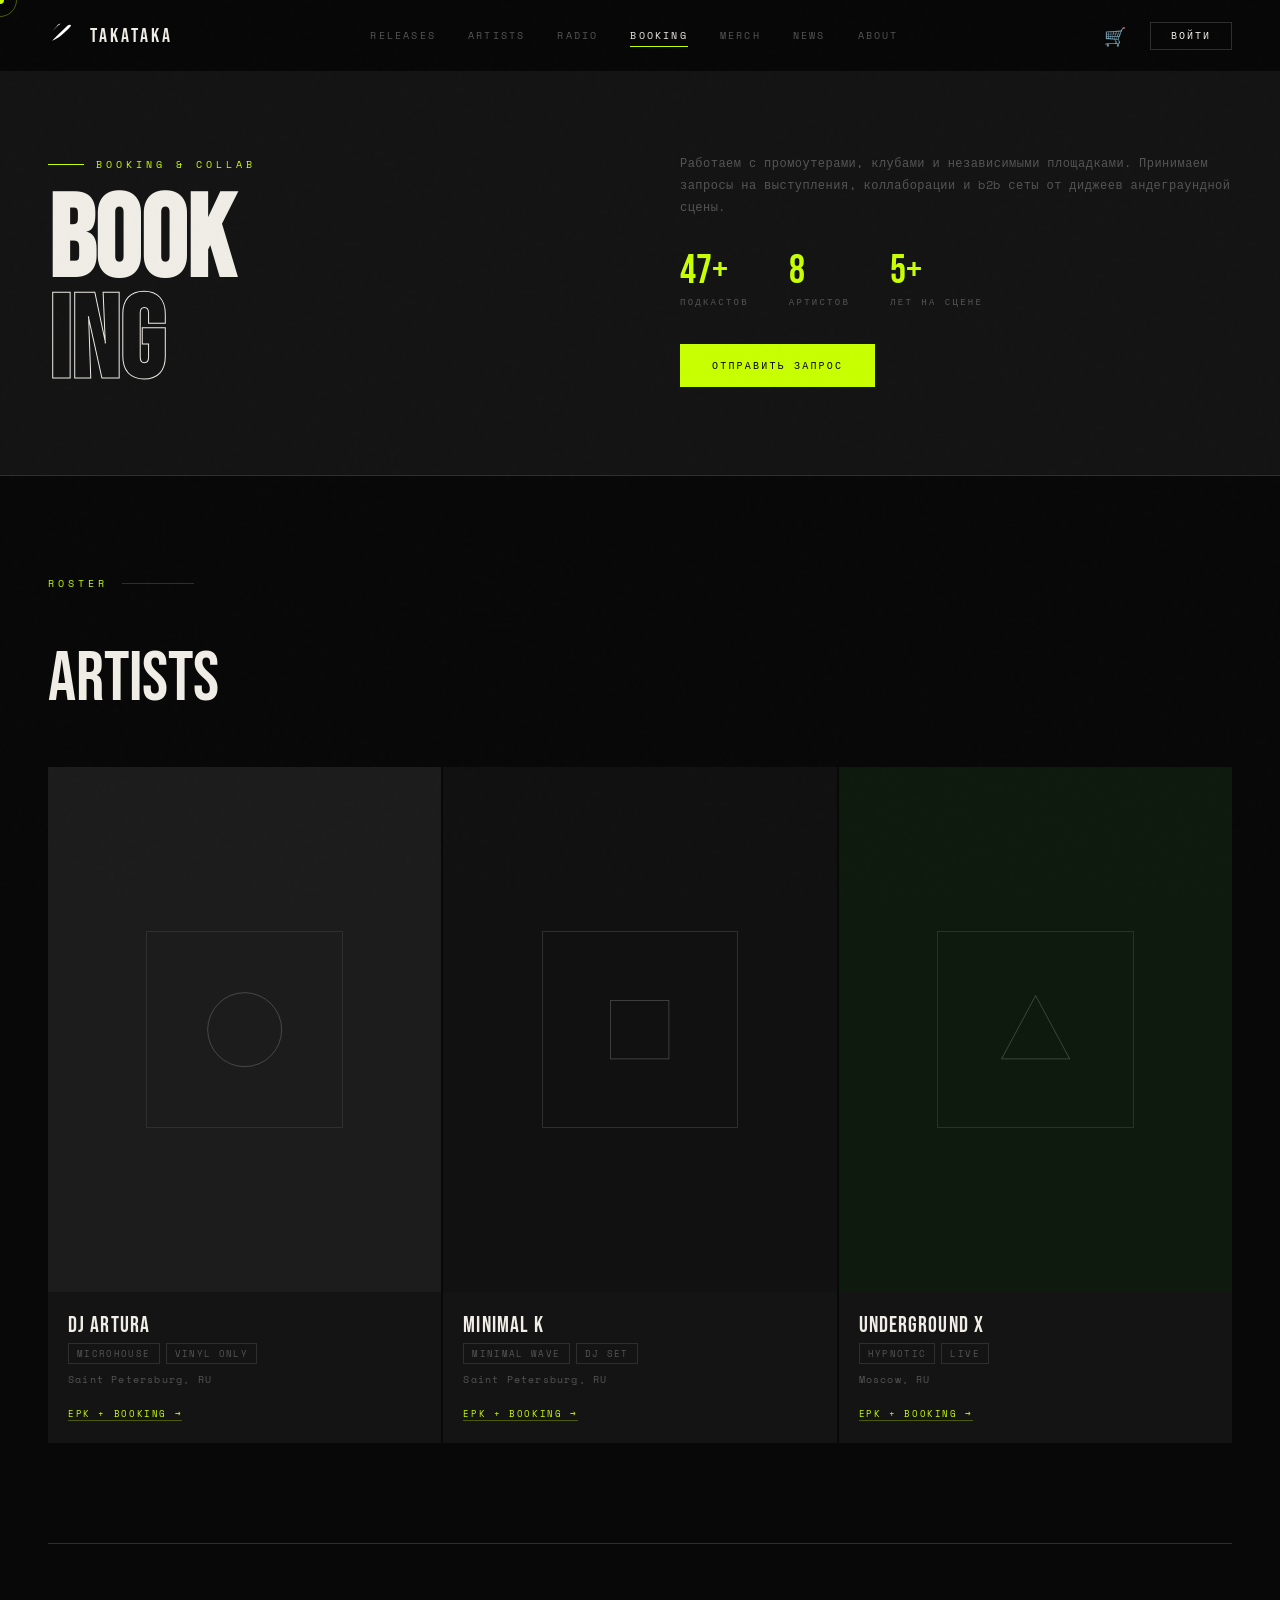
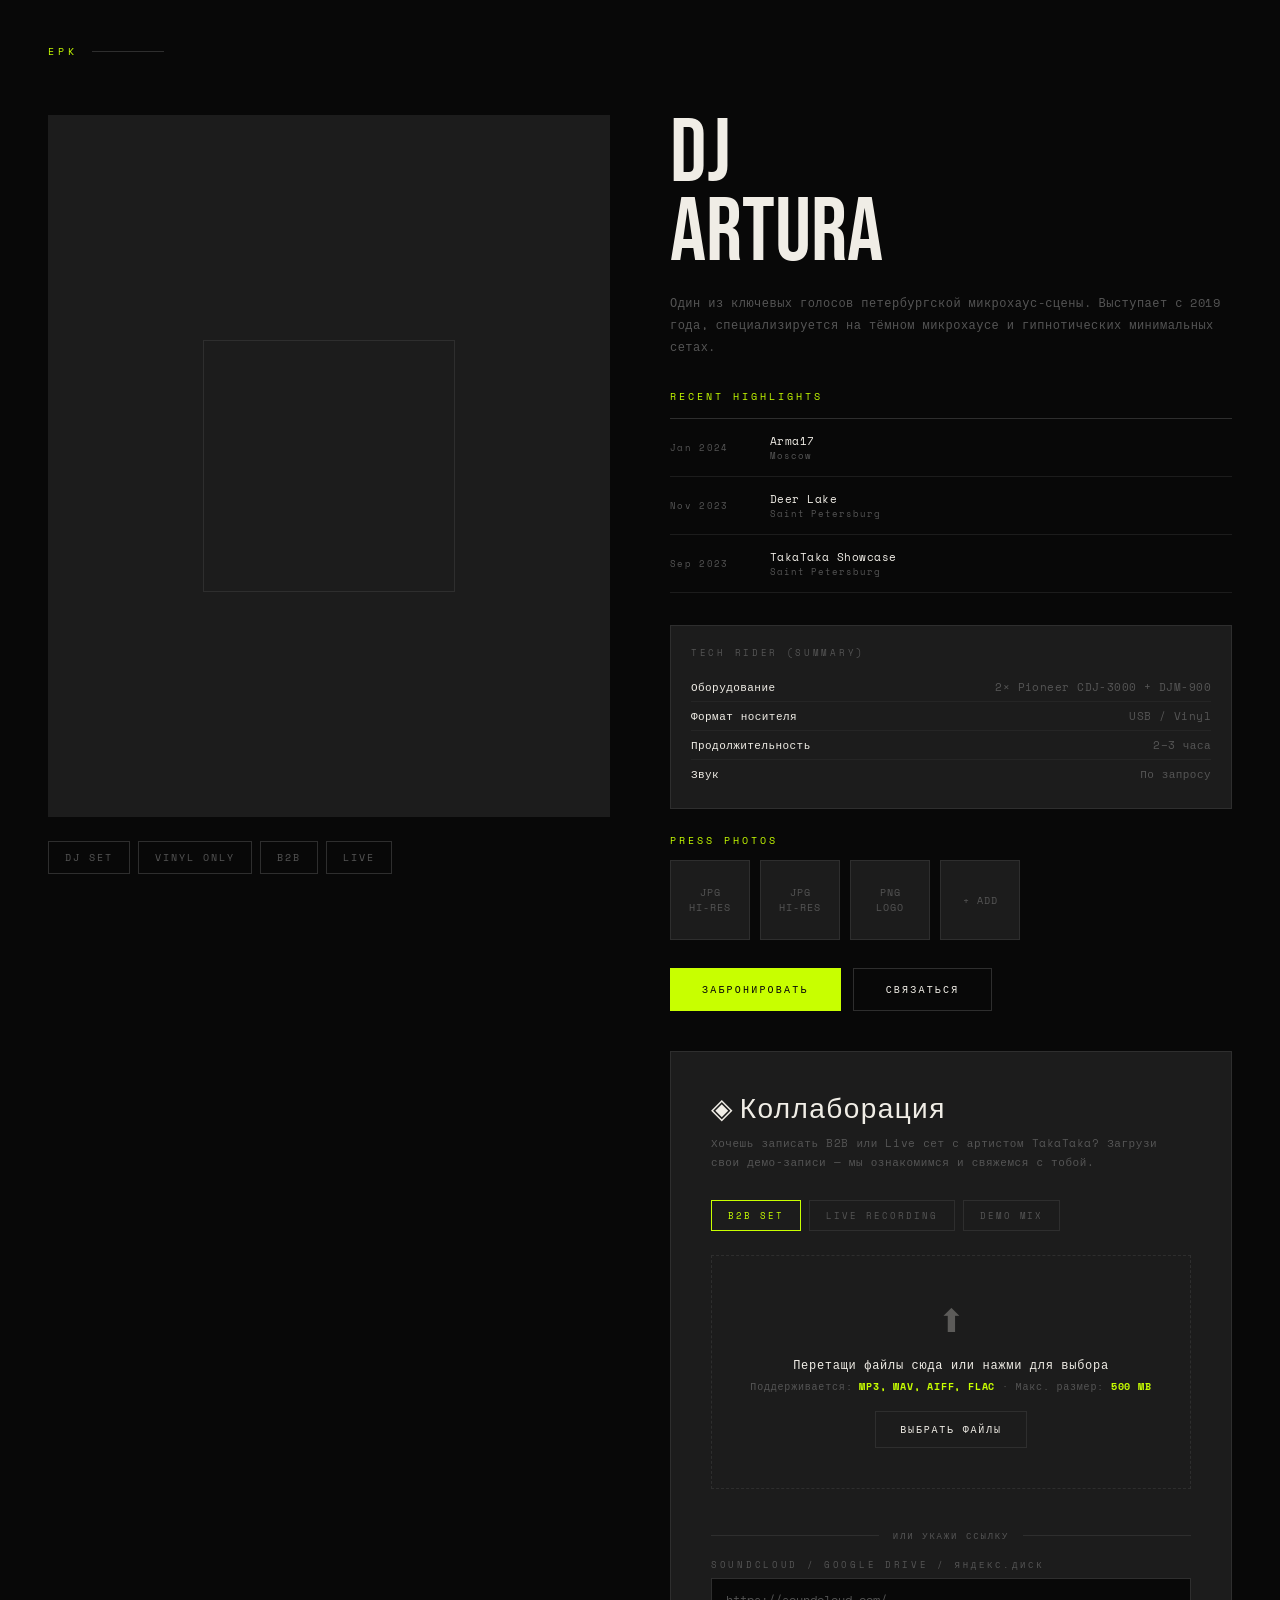
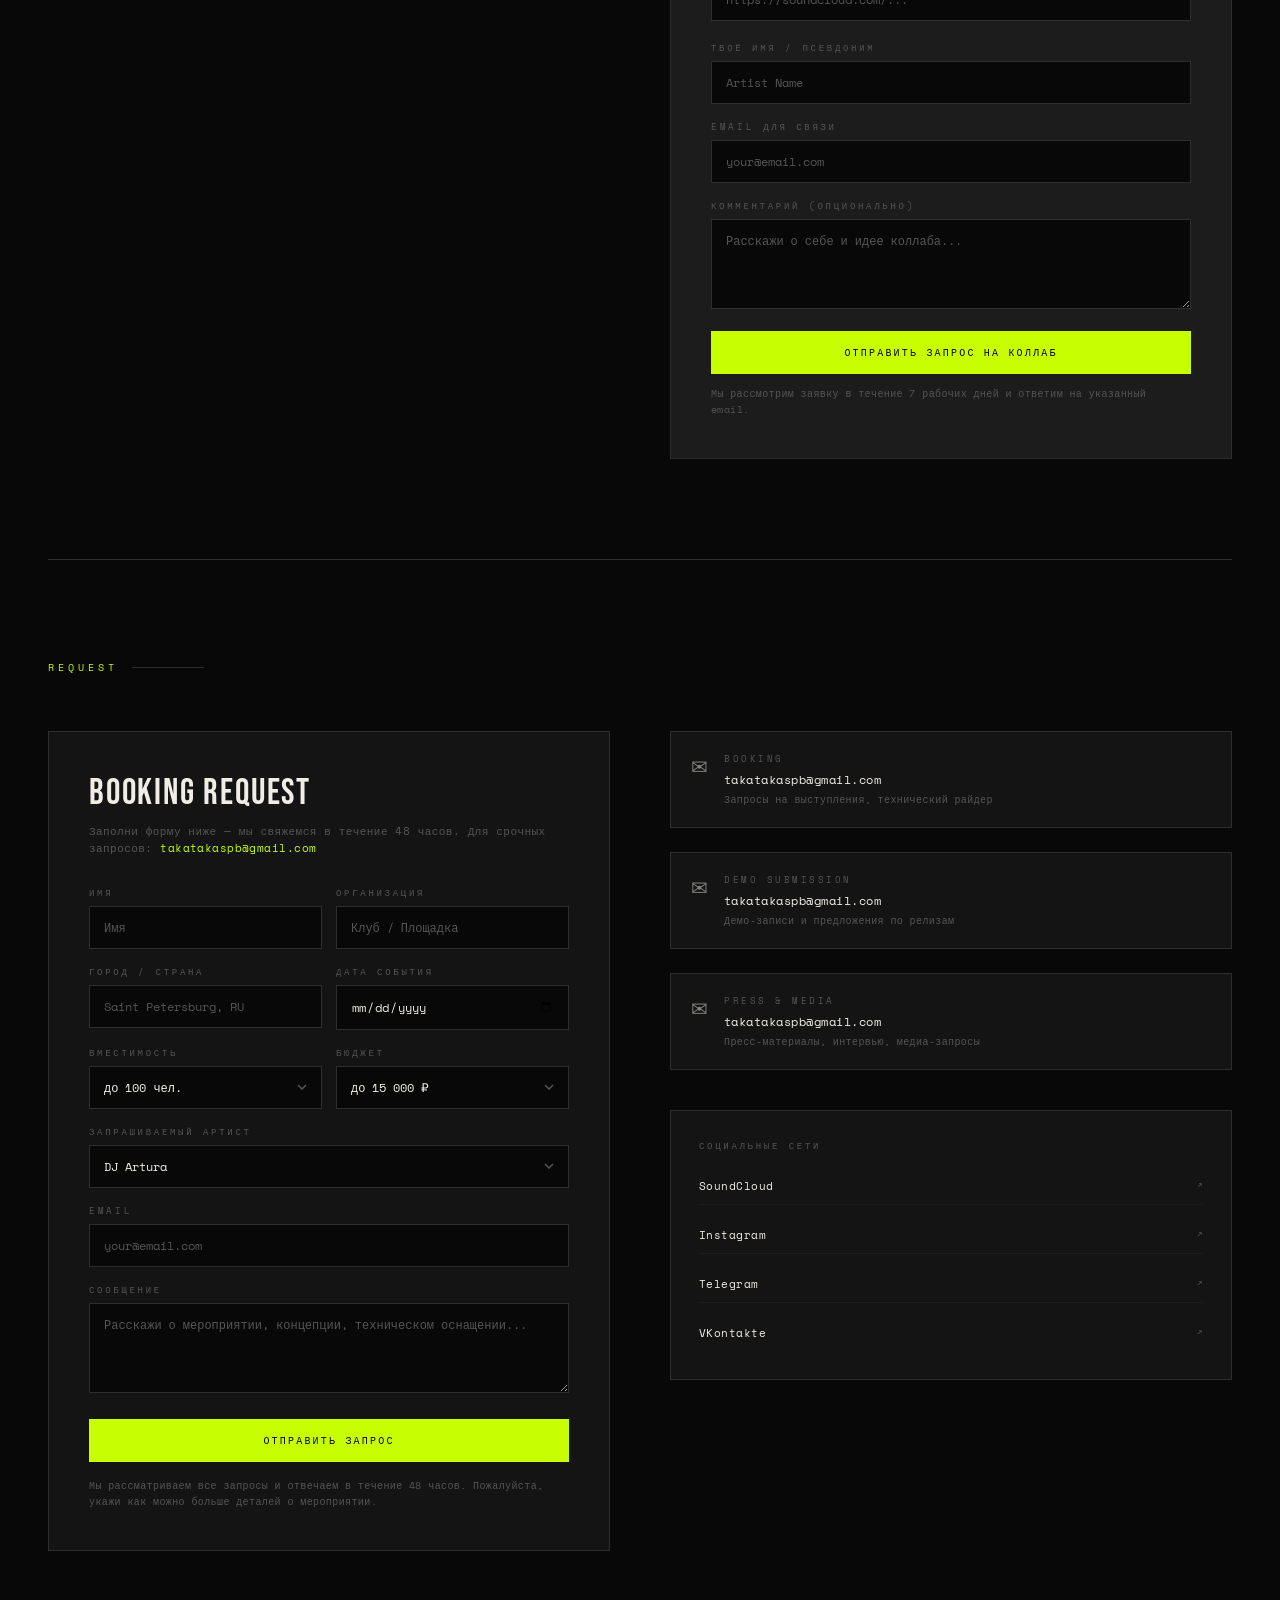
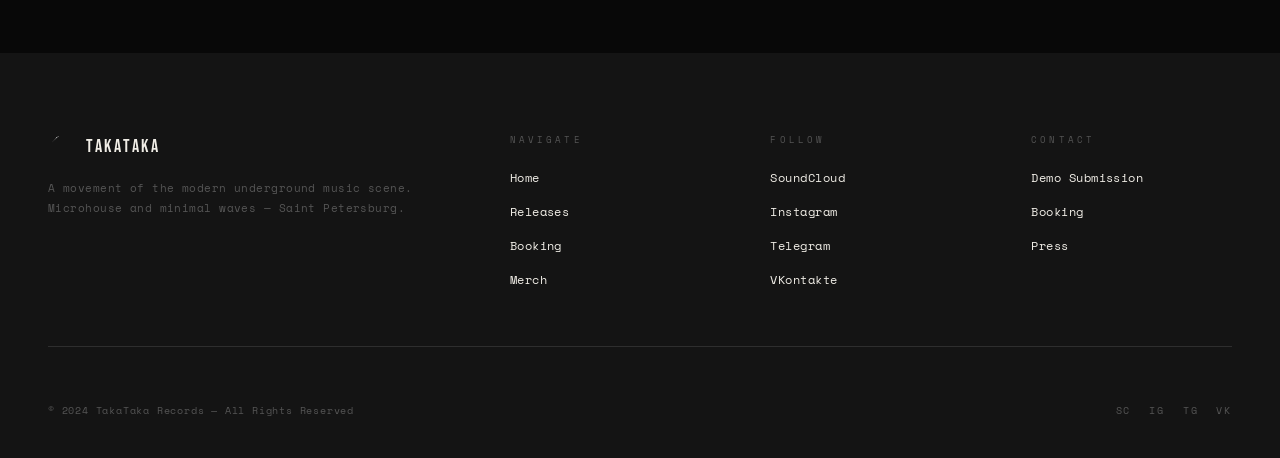
==== booking.html @ 34c5ec87 "Initial upload — TakaTaka web" ====
<!DOCTYPE html>
<html lang="ru">
<head>
<meta charset="UTF-8">
<meta name="viewport" content="width=device-width, initial-scale=1.0">
<title>TAKATAKA — Booking</title>
<link href="https://fonts.googleapis.com/css2?family=Bebas+Neue&family=Space+Mono:ital,wght@0,400;0,700;1,400&display=swap" rel="stylesheet">
<style>
@import url('https://fonts.googleapis.com/css2?family=Bebas+Neue&family=Space+Mono:ital,wght@0,400;0,700;1,400&display=swap');
:root{--black:#080808;--white:#f0ede6;--accent:#c8ff00;--gray:#141414;--gray2:#1c1c1c;--mid:#2e2e2e;--dim:#555;--display:'Bebas Neue',sans-serif;--mono:'Space Mono',monospace;--nav-h:72px}
*,*::before,*::after{margin:0;padding:0;box-sizing:border-box}
html{scroll-behavior:smooth}
body{background:var(--black);color:var(--white);font-family:var(--mono);overflow-x:hidden;cursor:none;-webkit-font-smoothing:antialiased}
a{color:inherit;text-decoration:none;cursor:none}
button{cursor:none;font-family:var(--mono)}
img,svg{display:block;max-width:100%}
ul{list-style:none}
body::before{content:'';position:fixed;inset:0;background-image:url("data:image/svg+xml,%3Csvg viewBox='0 0 200 200' xmlns='http://www.w3.org/2000/svg'%3E%3Cfilter id='n'%3E%3CfeTurbulence type='fractalNoise' baseFrequency='.85' numOctaves='4' stitchTiles='stitch'/%3E%3C/filter%3E%3Crect width='100%25' height='100%25' filter='url(%23n)' opacity='.045'/%3E%3C/svg%3E");pointer-events:none;z-index:900;opacity:.28}
.cursor{position:fixed;width:8px;height:8px;background:var(--accent);border-radius:50%;pointer-events:none;z-index:9999;transform:translate(-50%,-50%);transition:transform .12s}
.cursor-ring{position:fixed;width:34px;height:34px;border:1px solid rgba(200,255,0,.35);border-radius:50%;pointer-events:none;z-index:9998;transform:translate(-50%,-50%);transition:left .1s ease,top .1s ease,transform .2s,border-color .2s}

/* NAV */
.site-nav{position:fixed;top:0;left:0;right:0;z-index:200;height:var(--nav-h);display:flex;align-items:center;justify-content:space-between;padding:0 48px;background:rgba(8,8,8,.9);backdrop-filter:blur(20px);border-bottom:1px solid rgba(255,255,255,.05)}
.nav-logo{display:flex;align-items:center;gap:10px}
.nav-logo svg{width:32px;height:32px}
.nav-logo-text{font-family:var(--display);font-size:20px;letter-spacing:.15em}
.nav-center{display:flex;gap:32px}
.nav-center a{font-size:10px;letter-spacing:.22em;text-transform:uppercase;color:var(--dim);transition:color .25s;padding:4px 0;position:relative}
.nav-center a.active,
.nav-center a:hover{color:var(--white)}
.nav-center a::after{content:'';position:absolute;bottom:0;left:0;width:0;height:1px;background:var(--accent);transition:width .25s}
.nav-center a.active::after,
.nav-center a:hover::after{width:100%}
.nav-right{display:flex;align-items:center;gap:16px}
.nav-icon-btn{background:none;border:none;color:var(--dim);font-size:18px;padding:8px;display:flex;align-items:center;gap:6px;transition:color .25s;position:relative;line-height:1}
.nav-icon-btn:hover{color:var(--accent)}
.nav-cart-count{position:absolute;top:2px;right:2px;width:16px;height:16px;background:var(--accent);color:var(--black);border-radius:50%;font-size:8px;display:none;align-items:center;justify-content:center;font-weight:700}
.nav-btn-login{border:1px solid var(--mid);color:var(--white);padding:8px 20px;font-size:10px;letter-spacing:.2em;text-transform:uppercase;background:none;transition:all .25s}
.nav-btn-login:hover{border-color:var(--accent);color:var(--accent)}
.nav-burger{display:none;background:none;border:none;color:var(--white);flex-direction:column;gap:5px;padding:4px}
.nav-burger span{display:block;width:22px;height:1px;background:currentColor;transition:all .3s}
.nav-burger.active span:nth-child(1){transform:translateY(6px) rotate(45deg)}
.nav-burger.active span:nth-child(2){opacity:0}
.nav-burger.active span:nth-child(3){transform:translateY(-6px) rotate(-45deg)}
.nav-drawer{display:none;position:fixed;top:var(--nav-h);left:0;right:0;bottom:0;background:rgba(8,8,8,.98);z-index:190;flex-direction:column;padding:40px 24px;gap:4px;overflow-y:auto}
.nav-drawer.open{display:flex}
.nav-drawer a{font-family:var(--display);font-size:36px;letter-spacing:.05em;color:var(--dim);padding:10px 0;border-bottom:1px solid rgba(255,255,255,.05);transition:color .2s}
.nav-drawer a:hover{color:var(--accent)}
.nav-drawer-actions{display:flex;gap:12px;margin-top:28px;flex-wrap:wrap}

/* CART */
.cart-overlay{position:fixed;inset:0;background:rgba(8,8,8,.55);z-index:299;opacity:0;pointer-events:none;transition:opacity .3s}
.cart-overlay.open{opacity:1;pointer-events:all}
.cart-drawer{position:fixed;top:0;right:0;bottom:0;width:380px;background:var(--gray);border-left:1px solid var(--mid);z-index:300;transform:translateX(100%);transition:transform .35s cubic-bezier(.4,0,.2,1);display:flex;flex-direction:column}
.cart-drawer.open{transform:translateX(0)}
.cart-header{padding:28px 28px 24px;border-bottom:1px solid var(--mid);display:flex;justify-content:space-between;align-items:center}
.cart-title{font-family:var(--display);font-size:28px;letter-spacing:.05em}
.cart-close-btn{background:none;border:none;color:var(--dim);font-size:22px;line-height:1;transition:color .2s}
.cart-close-btn:hover{color:var(--accent)}
.cart-body{flex:1;overflow-y:auto;padding:20px 28px}
.cart-empty{display:flex;flex-direction:column;align-items:center;justify-content:center;height:100%;gap:14px;color:var(--dim)}
.cart-empty-icon{font-size:44px;opacity:.25}
.cart-empty-text{font-size:10px;letter-spacing:.2em;text-transform:uppercase}
.cart-item{display:flex;gap:14px;padding:14px 0;border-bottom:1px solid var(--gray2);align-items:center}
.cart-item-img{width:56px;height:56px;background:var(--black);flex-shrink:0;display:flex;align-items:center;justify-content:center;font-size:18px;border:1px solid var(--mid)}
.cart-item-info{flex:1;min-width:0}
.cart-item-name{font-size:11px;letter-spacing:.03em;margin-bottom:3px;overflow:hidden;text-overflow:ellipsis;white-space:nowrap}
.cart-item-meta{font-size:9px;color:var(--dim);letter-spacing:.08em}
.cart-item-price{font-size:12px;color:var(--accent);white-space:nowrap;flex-shrink:0}
.cart-item-remove{background:none;border:none;color:var(--dim);font-size:18px;padding:4px;flex-shrink:0;transition:color .2s}
.cart-item-remove:hover{color:var(--white)}
.cart-footer{padding:20px 28px;border-top:1px solid var(--mid)}
.cart-total-row{display:flex;justify-content:space-between;align-items:center;margin-bottom:18px}
.cart-total-label{font-size:9px;letter-spacing:.22em;text-transform:uppercase;color:var(--dim)}
.cart-total-val{font-family:var(--display);font-size:28px;color:var(--accent)}

/* AUTH */
.modal-overlay{position:fixed;inset:0;background:rgba(8,8,8,.92);z-index:500;display:flex;align-items:center;justify-content:center;opacity:0;pointer-events:none;transition:opacity .3s;backdrop-filter:blur(10px)}
.modal-overlay.open{opacity:1;pointer-events:all}
.modal-box{background:var(--gray);border:1px solid var(--mid);width:90%;max-width:460px;padding:48px;position:relative;transform:translateY(20px);transition:transform .3s;max-height:90vh;overflow-y:auto}
.modal-overlay.open .modal-box{transform:translateY(0)}
.modal-close{position:absolute;top:18px;right:18px;background:none;border:none;color:var(--dim);font-size:22px;line-height:1;transition:color .2s}
.modal-close:hover{color:var(--accent)}
.auth-tabs{display:flex;gap:0;margin-bottom:32px;border-bottom:1px solid var(--mid)}
.auth-tab{background:none;border:none;color:var(--dim);font-family:var(--display);font-size:22px;letter-spacing:.06em;padding:8px 0 12px;margin-right:28px;border-bottom:2px solid transparent;margin-bottom:-1px;transition:all .2s}
.auth-tab.active{color:var(--white);border-bottom-color:var(--accent)}
.auth-panel{display:none}
.auth-panel.active{display:block}

/* PAGE */
.page-top{padding-top:var(--nav-h)}
.section-wrap{padding:100px 48px}
.section-wrap--dark{background:var(--gray)}
.section-label{font-size:10px;letter-spacing:.4em;text-transform:uppercase;color:var(--accent);margin-bottom:56px;display:flex;align-items:center;gap:14px}
.section-label::after{content:'';flex:1;max-width:72px;height:1px;background:var(--mid)}
.section-h{font-family:var(--display);font-size:clamp(40px,5.5vw,80px);line-height:.92;margin-bottom:56px}
.divider{height:1px;background:var(--mid);margin:0 48px}

.btn-primary{display:inline-block;background:var(--accent);color:var(--black);padding:14px 32px;font-size:10px;letter-spacing:.22em;text-transform:uppercase;border:none;transition:background .25s,color .25s}
.btn-primary:hover{background:var(--white)}
.btn-ghost{display:inline-block;border:1px solid var(--mid);color:var(--white);padding:13px 32px;font-size:10px;letter-spacing:.22em;text-transform:uppercase;background:none;transition:border-color .25s,color .25s}
.btn-ghost:hover{border-color:var(--accent);color:var(--accent)}

/* BOOKING HERO */
.booking-hero{padding:80px 48px;background:var(--gray);display:grid;grid-template-columns:1fr 1fr;gap:80px;align-items:end;border-bottom:1px solid var(--mid)}
.booking-hero-title{font-family:var(--display);font-size:clamp(60px,9vw,140px);line-height:.88}
.booking-hero-title .outline{color:transparent;-webkit-text-stroke:1px var(--white)}
.booking-hero-right{padding-bottom:8px}
.booking-hero-desc{font-size:12px;line-height:1.85;color:var(--dim);margin-bottom:32px;letter-spacing:.04em}
.booking-stats{display:flex;gap:40px;margin-bottom:36px}
.stat{display:flex;flex-direction:column;gap:4px}
.stat-num{font-family:var(--display);font-size:40px;color:var(--accent);line-height:1}
.stat-label{font-size:9px;letter-spacing:.25em;text-transform:uppercase;color:var(--dim)}

/* ARTIST GRID */
.artist-grid{display:grid;grid-template-columns:repeat(3,1fr);gap:2px}
.artist-card{background:var(--gray);position:relative;overflow:hidden;cursor:none}
.artist-card-img{aspect-ratio:3/4;background:var(--gray2);display:flex;align-items:center;justify-content:center;position:relative;overflow:hidden}
.artist-card-img-inner{width:50%;aspect-ratio:1;border:1px solid var(--mid);display:flex;align-items:center;justify-content:center;transition:transform .5s}
.artist-card:hover .artist-card-img-inner{transform:scale(1.08)}
.artist-card-overlay{position:absolute;inset:0;background:linear-gradient(to top,rgba(8,8,8,.95) 0%,transparent 50%);opacity:0;transition:opacity .3s;display:flex;flex-direction:column;justify-content:flex-end;padding:24px}
.artist-card:hover .artist-card-overlay{opacity:1}
.artist-card-info{padding:20px}
.artist-name{font-family:var(--display);font-size:22px;letter-spacing:.05em;margin-bottom:4px}
.artist-tags{display:flex;gap:6px;flex-wrap:wrap;margin-bottom:8px}
.artist-tag{font-size:9px;letter-spacing:.15em;border:1px solid var(--mid);padding:3px 8px;color:var(--dim);text-transform:uppercase}
.artist-location{font-size:10px;color:var(--dim);letter-spacing:.12em}
.artist-cta{margin-top:12px}
.artist-cta a{font-size:9px;letter-spacing:.18em;text-transform:uppercase;color:var(--accent);border-bottom:1px solid rgba(200,255,0,.3);transition:border-color .2s}
.artist-cta a:hover{border-color:var(--accent)}

/* EPK SECTION */
.epk{display:grid;grid-template-columns:1fr 1fr;gap:60px;align-items:start}
.epk-left{}
.epk-hero-img{aspect-ratio:4/5;background:var(--gray2);margin-bottom:24px;position:relative;overflow:hidden;display:flex;align-items:center;justify-content:center}
.epk-hero-gfx{width:45%;aspect-ratio:1;border:1px solid var(--mid)}
.epk-set-types{display:flex;gap:8px;flex-wrap:wrap}
.epk-set-type{border:1px solid var(--mid);padding:8px 16px;font-size:10px;letter-spacing:.2em;text-transform:uppercase;color:var(--dim);transition:all .25s}
.epk-set-type:hover{border-color:var(--accent);color:var(--accent)}
.epk-right{}
.epk-name{font-family:var(--display);font-size:clamp(48px,7vw,100px);line-height:.88;margin-bottom:20px}
.epk-position{font-size:12px;line-height:1.8;color:var(--dim);letter-spacing:.04em;margin-bottom:32px}
.epk-highlights{border-top:1px solid var(--mid);margin-bottom:32px}
.epk-highlight{display:flex;gap:20px;padding:14px 0;border-bottom:1px solid var(--gray2);align-items:center}
.epk-highlight-date{font-size:9px;color:var(--dim);letter-spacing:.15em;width:80px;flex-shrink:0}
.epk-highlight-venue{font-size:11px;letter-spacing:.04em}
.epk-highlight-city{font-size:9px;color:var(--dim);letter-spacing:.1em}
.epk-tech{background:var(--gray2);padding:20px;margin-bottom:24px;border:1px solid var(--mid)}
.epk-tech-title{font-size:9px;letter-spacing:.3em;text-transform:uppercase;color:var(--dim);margin-bottom:14px}
.epk-tech-item{font-size:11px;letter-spacing:.04em;padding:6px 0;border-bottom:1px solid rgba(46,46,46,.5);display:flex;justify-content:space-between}
.epk-tech-item:last-child{border-bottom:none}
.epk-tech-val{color:var(--dim)}
.epk-press{display:flex;gap:10px;flex-wrap:wrap;margin-bottom:28px}
.press-photo{width:80px;height:80px;background:var(--gray2);border:1px solid var(--mid);display:flex;align-items:center;justify-content:center;font-size:10px;color:var(--dim);letter-spacing:.1em;text-transform:uppercase;cursor:none;transition:border-color .25s;text-align:center}
.press-photo:hover{border-color:var(--accent)}
.epk-actions{display:flex;gap:12px;flex-wrap:wrap}

/* ── COLLAB / UPLOAD SECTION ── */
.collab-section{background:var(--gray2);border:1px solid var(--mid);padding:40px;margin-top:40px}
.collab-title{font-family:var(--display);font-size:28px;letter-spacing:.05em;margin-bottom:8px}
.collab-sub{font-size:11px;color:var(--dim);letter-spacing:.05em;line-height:1.7;margin-bottom:28px}

/* Format tabs */
.format-tabs{display:flex;gap:8px;margin-bottom:24px;flex-wrap:wrap}
.fmt-tab{background:none;border:1px solid var(--mid);color:var(--dim);font-size:9px;letter-spacing:.22em;text-transform:uppercase;padding:8px 16px;transition:all .2s}
.fmt-tab.active{border-color:var(--accent);color:var(--accent)}

/* Upload zone */
.upload-zone{border:1px dashed var(--mid);padding:40px 20px;text-align:center;transition:all .3s;position:relative;margin-bottom:20px}
.upload-zone.drag-over{border-color:var(--accent);background:rgba(200,255,0,.03)}
.upload-zone input[type="file"]{position:absolute;inset:0;opacity:0;cursor:none;width:100%;height:100%}
.upload-icon{font-size:32px;opacity:.3;margin-bottom:12px}
.upload-title{font-size:12px;letter-spacing:.06em;margin-bottom:6px}
.upload-hint{font-size:10px;color:var(--dim);letter-spacing:.08em;line-height:1.6}
.upload-hint strong{color:var(--accent)}
.upload-btn-label{display:inline-block;background:none;border:1px solid var(--mid);color:var(--white);padding:10px 24px;font-size:10px;letter-spacing:.18em;text-transform:uppercase;margin-top:16px;transition:all .25s;cursor:none}
.upload-zone:hover .upload-btn-label{border-color:var(--accent);color:var(--accent)}

/* File list */
.file-list{display:flex;flex-direction:column;gap:8px;margin-bottom:20px}
.file-item{display:flex;align-items:center;gap:12px;padding:12px 16px;background:var(--black);border:1px solid var(--mid)}
.file-icon{font-size:16px;width:24px;text-align:center;flex-shrink:0}
.file-info{flex:1;min-width:0}
.file-name{font-size:11px;letter-spacing:.03em;overflow:hidden;text-overflow:ellipsis;white-space:nowrap;margin-bottom:2px}
.file-size{font-size:9px;color:var(--dim);letter-spacing:.1em}
.file-progress{height:2px;background:var(--mid);margin-top:6px;position:relative;overflow:hidden}
.file-progress-bar{position:absolute;top:0;left:0;height:100%;background:var(--accent);transition:width .3s}
.file-status{font-size:9px;letter-spacing:.12em;flex-shrink:0;color:var(--dim);text-transform:uppercase}
.file-status.done{color:var(--accent)}
.file-remove{background:none;border:none;color:var(--dim);font-size:16px;flex-shrink:0;transition:color .2s}
.file-remove:hover{color:var(--white)}

/* Link input */
.link-upload{margin-bottom:20px}

/* BOOKING FORM */
.booking-form-section{display:grid;grid-template-columns:1fr 1fr;gap:60px;align-items:start}
.booking-form-left{padding:40px;background:var(--gray);border:1px solid var(--mid)}
.booking-form-title{font-family:var(--display);font-size:36px;letter-spacing:.05em;margin-bottom:8px}
.booking-form-sub{font-size:11px;color:var(--dim);letter-spacing:.04em;line-height:1.6;margin-bottom:28px}
.form-field{margin-bottom:16px}
.form-label{font-size:9px;letter-spacing:.3em;text-transform:uppercase;color:var(--dim);display:block;margin-bottom:7px}
.form-input{width:100%;background:var(--black);border:1px solid var(--mid);color:var(--white);font-family:var(--mono);font-size:12px;padding:12px 14px;outline:none;transition:border-color .25s}
.form-input:focus{border-color:var(--accent)}
.form-input::placeholder{color:var(--dim)}
.form-row{display:grid;grid-template-columns:1fr 1fr;gap:14px}
textarea.form-input{resize:vertical;min-height:90px}
select.form-input{appearance:none;background-image:url("data:image/svg+xml,%3Csvg width='10' height='6' viewBox='0 0 10 6' xmlns='http://www.w3.org/2000/svg'%3E%3Cpath d='M1 1l4 4 4-4' stroke='%23555' stroke-width='1.5' fill='none'/%3E%3C/svg%3E");background-repeat:no-repeat;background-position:right 14px center}
.form-note{font-size:10px;color:var(--dim);letter-spacing:.04em;line-height:1.6;margin-top:16px}

.booking-form-right{}
.booking-contacts{display:flex;flex-direction:column;gap:24px;margin-bottom:40px}
.contact-item{display:flex;gap:16px;padding:20px;background:var(--gray);border:1px solid var(--mid);transition:border-color .25s}
.contact-item:hover{border-color:rgba(200,255,0,.3)}
.contact-icon{font-size:20px;flex-shrink:0;opacity:.5}
.contact-label{font-size:9px;letter-spacing:.28em;text-transform:uppercase;color:var(--dim);margin-bottom:6px}
.contact-value{font-size:12px;letter-spacing:.04em}
.contact-desc{font-size:10px;color:var(--dim);letter-spacing:.04em;margin-top:4px;line-height:1.5}

/* FOOTER */
.site-footer{background:var(--gray);padding:80px 48px 40px;margin-top:2px}
.footer-top{display:grid;grid-template-columns:2fr 1fr 1fr 1fr;gap:60px;margin-bottom:56px;padding-bottom:56px;border-bottom:1px solid var(--mid)}
.footer-brand{display:flex;flex-direction:column;gap:18px}
.footer-logo{display:flex;align-items:center;gap:10px}
.footer-logo svg{width:28px;height:28px}
.footer-logo-text{font-family:var(--display);font-size:18px;letter-spacing:.15em}
.footer-tagline{font-size:11px;line-height:1.8;color:var(--dim);letter-spacing:.04em}
.footer-col-title{font-size:9px;letter-spacing:.35em;text-transform:uppercase;color:var(--dim);margin-bottom:18px}
.footer-links{display:flex;flex-direction:column;gap:10px}
.footer-links a{font-size:12px;letter-spacing:.04em;color:var(--white);transition:color .2s}
.footer-links a:hover{color:var(--accent)}
.footer-bottom{display:flex;justify-content:space-between;align-items:center}
.footer-copy{font-size:10px;color:var(--dim);letter-spacing:.08em}
.footer-socials{display:flex;gap:18px}
.footer-socials a{font-size:10px;letter-spacing:.18em;text-transform:uppercase;color:var(--dim);transition:color .2s}
.footer-socials a:hover{color:var(--accent)}

/* REVEAL */
.reveal{opacity:0;transform:translateY(22px);transition:opacity .65s ease,transform .65s ease}
.reveal.visible{opacity:1;transform:translateY(0)}

/* RESPONSIVE */
@media(max-width:1100px){
  .artist-grid{grid-template-columns:repeat(2,1fr)}
  .footer-top{grid-template-columns:1fr 1fr;gap:40px}
}
@media(max-width:900px){
  .booking-hero{grid-template-columns:1fr;gap:32px;padding:60px 32px}
  .epk{grid-template-columns:1fr;gap:40px}
  .booking-form-section{grid-template-columns:1fr;gap:40px}
  .artist-grid{grid-template-columns:repeat(2,1fr)}
}
@media(max-width:768px){
  :root{--nav-h:60px}
  .site-nav{padding:0 20px}
  .nav-center,.nav-btn-login{display:none}
  .nav-burger{display:flex}
  .section-wrap{padding:64px 20px}
  .divider{margin:0 20px}
  .booking-hero{padding:48px 20px}
  .booking-stats{flex-wrap:wrap;gap:24px}
  .footer-top{grid-template-columns:1fr;gap:28px}
  .footer-bottom{flex-direction:column;gap:14px;text-align:center}
  .site-footer{padding:48px 20px 32px}
  .cart-drawer{width:100%}
  .collab-section{padding:24px}
}
@media(max-width:480px){
  .section-wrap{padding:48px 16px}
  .artist-grid{grid-template-columns:1fr}
  .form-row{grid-template-columns:1fr}
  .epk-actions{flex-direction:column}
  .modal-box{padding:28px 18px}
}
</style>
</head>
<body>
<div class="cursor" id="cursor"></div>
<div class="cursor-ring" id="cursor-ring"></div>

<!-- CART OVERLAY -->
<div class="cart-overlay" id="cart-overlay"></div>
<div class="cart-drawer" id="cart-drawer">
  <div class="cart-header"><div class="cart-title">КОРЗИНА</div><button class="cart-close-btn" id="cart-close">×</button></div>
  <div class="cart-body" id="cart-body"><div class="cart-empty"><div class="cart-empty-icon">◈</div><div class="cart-empty-text">Корзина пуста</div></div></div>
  <div class="cart-footer">
    <div class="cart-total-row"><div class="cart-total-label">Итого</div><div class="cart-total-val" id="cart-total">0 ₽</div></div>
    <a href="cart.html" class="btn-primary" style="display:block;text-align:center;width:100%">Оформить заказ</a>
  </div>
</div>

<!-- AUTH MODAL -->
<div class="modal-overlay" id="auth-modal">
  <div class="modal-box">
    <button class="modal-close" id="auth-close">×</button>
    <div class="auth-tabs">
      <button class="auth-tab active" data-tab="login" onclick="switchTab('login')">Вход</button>
      <button class="auth-tab" data-tab="reg" onclick="switchTab('reg')">Регистрация</button>
    </div>
    <div class="auth-panel active" data-panel="login">
      <div class="form-field"><label class="form-label">Email</label><input type="email" class="form-input" placeholder="your@email.com"></div>
      <div class="form-field"><label class="form-label">Пароль</label><input type="password" class="form-input" placeholder="••••••••"></div>
      <button class="btn-primary" style="width:100%;margin-top:8px">Войти</button>
    </div>
    <div class="auth-panel" data-panel="reg">
      <div class="form-row">
        <div class="form-field"><label class="form-label">Имя</label><input type="text" class="form-input" placeholder="Имя"></div>
        <div class="form-field"><label class="form-label">Фамилия</label><input type="text" class="form-input" placeholder="Фамилия"></div>
      </div>
      <div class="form-field"><label class="form-label">Email</label><input type="email" class="form-input" placeholder="your@email.com"></div>
      <div class="form-field"><label class="form-label">Пароль</label><input type="password" class="form-input" placeholder="Минимум 8 символов"></div>
      <button class="btn-primary" style="width:100%;margin-top:8px">Создать аккаунт</button>
    </div>
  </div>
</div>

<!-- NAV -->
<nav class="site-nav">
  <a href="index.html" class="nav-logo">
    <svg viewBox="0 0 1000 1000" fill="none"><path d="M128.507 350.375C192.024 289.144 260.347 223.144 333.368 152.549C342.137 150.34 350.975 148.551 359.813 147.184C371.528 135.821 383.312 124.354 395.167 112.816C363.18 121.864 331.054 135.225 299.207 153.356C292.859 159.493 286.616 165.56 280.443 171.522C288.896 167.524 297.454 163.982 306.082 160.861Z M126.298 644.957C328.423 578.22 484.954 426.405 642.045 274.029C706.93 211.01 730.008 171.557 709.175 158.546C667.719 135.471 625.491 160.826 564.815 219.777C417.158 363 270.939 504.785 126.298 644.992V644.957Z" fill="white"/></svg>
    <span class="nav-logo-text">TAKATAKA</span>
  </a>
  <nav class="nav-center">
    <a href="index.html">Releases</a>
    <a href="index.html">Artists</a>
    <a href="index.html">Radio</a>
    <a href="booking.html" class="active">Booking</a>
    <a href="index.html">Merch</a>
    <a href="index.html">News</a>
    <a href="index.html">About</a>
  </nav>
  <div class="nav-right">
    <button class="nav-icon-btn" id="open-cart" title="Корзина">
      <span>🛒</span><span class="nav-cart-count" id="cart-count">0</span>
    </button>
    <button class="nav-icon-btn nav-btn-login" id="open-login">Войти</button>
    <button class="nav-burger" id="nav-burger"><span></span><span></span><span></span></button>
  </div>
</nav>

<div class="nav-drawer" id="nav-drawer">
  <a href="index.html">Releases</a><a href="index.html">Artists</a><a href="index.html">Radio</a><a href="booking.html">Booking</a><a href="index.html">Merch</a><a href="index.html">News</a>
  <div class="nav-drawer-actions">
    <button class="btn-ghost" onclick="openLogin()">Войти</button>
    <button class="btn-primary" onclick="openCart()">Корзина</button>
  </div>
</div>

<div class="page-top">

<!-- BOOKING HERO -->
<div class="booking-hero">
  <div class="reveal">
    <div style="font-size:10px;letter-spacing:.4em;text-transform:uppercase;color:var(--accent);margin-bottom:20px;display:flex;align-items:center;gap:12px">
      <span style="display:block;width:36px;height:1px;background:var(--accent)"></span>Booking & Collab
    </div>
    <h1 class="booking-hero-title">BOOK<br><span class="outline">ING</span></h1>
  </div>
  <div class="booking-hero-right reveal" style="transition-delay:.15s">
    <p class="booking-hero-desc">Работаем с промоутерами, клубами и независимыми площадками. Принимаем запросы на выступления, коллаборации и b2b сеты от диджеев андеграундной сцены.</p>
    <div class="booking-stats">
      <div class="stat"><span class="stat-num">47+</span><span class="stat-label">Подкастов</span></div>
      <div class="stat"><span class="stat-num">8</span><span class="stat-label">Артистов</span></div>
      <div class="stat"><span class="stat-num">5+</span><span class="stat-label">Лет на сцене</span></div>
    </div>
    <a href="#booking-form" class="btn-primary">Отправить запрос</a>
  </div>
</div>

<!-- ARTISTS ROSTER -->
<section class="section-wrap">
  <div class="section-label">Roster</div>
  <div class="section-h">Artists</div>
  <div class="artist-grid">
    <div class="artist-card reveal">
      <div class="artist-card-img">
        <div class="artist-card-img-inner">
          <svg width="50%" viewBox="0 0 100 100" fill="none"><circle cx="50" cy="50" r="38" stroke="white" stroke-width="1" opacity=".2"/></svg>
        </div>
        <div class="artist-card-overlay">
          <a href="#epk" class="btn-ghost" style="padding:10px 20px;font-size:9px">Просмотр EPK</a>
        </div>
      </div>
      <div class="artist-card-info">
        <div class="artist-name">DJ Artura</div>
        <div class="artist-tags"><span class="artist-tag">Microhouse</span><span class="artist-tag">Vinyl Only</span></div>
        <div class="artist-location">Saint Petersburg, RU</div>
        <div class="artist-cta"><a href="#epk">EPK + Booking →</a></div>
      </div>
    </div>
    <div class="artist-card reveal" style="transition-delay:.1s">
      <div class="artist-card-img" style="background:#111">
        <div class="artist-card-img-inner">
          <svg width="50%" viewBox="0 0 100 100" fill="none"><rect x="20" y="20" width="60" height="60" stroke="white" stroke-width="1" opacity=".2"/></svg>
        </div>
        <div class="artist-card-overlay">
          <a href="#epk" class="btn-ghost" style="padding:10px 20px;font-size:9px">Просмотр EPK</a>
        </div>
      </div>
      <div class="artist-card-info">
        <div class="artist-name">Minimal K</div>
        <div class="artist-tags"><span class="artist-tag">Minimal Wave</span><span class="artist-tag">DJ Set</span></div>
        <div class="artist-location">Saint Petersburg, RU</div>
        <div class="artist-cta"><a href="#epk">EPK + Booking →</a></div>
      </div>
    </div>
    <div class="artist-card reveal" style="transition-delay:.2s">
      <div class="artist-card-img" style="background:#0d1a0d">
        <div class="artist-card-img-inner">
          <svg width="50%" viewBox="0 0 100 100" fill="none"><polygon points="50,15 85,80 15,80" stroke="white" stroke-width="1" fill="none" opacity=".2"/></svg>
        </div>
        <div class="artist-card-overlay">
          <a href="#epk" class="btn-ghost" style="padding:10px 20px;font-size:9px">Просмотр EPK</a>
        </div>
      </div>
      <div class="artist-card-info">
        <div class="artist-name">Underground X</div>
        <div class="artist-tags"><span class="artist-tag">Hypnotic</span><span class="artist-tag">Live</span></div>
        <div class="artist-location">Moscow, RU</div>
        <div class="artist-cta"><a href="#epk">EPK + Booking →</a></div>
      </div>
    </div>
  </div>
</section>

<div class="divider"></div>

<!-- EPK -->
<section class="section-wrap" id="epk">
  <div class="section-label">EPK</div>
  <div class="epk">
    <div class="epk-left reveal">
      <div class="epk-hero-img"><div class="epk-hero-gfx"></div></div>
      <div class="epk-set-types">
        <div class="epk-set-type">DJ Set</div>
        <div class="epk-set-type">Vinyl Only</div>
        <div class="epk-set-type">B2B</div>
        <div class="epk-set-type">Live</div>
      </div>
    </div>
    <div class="epk-right reveal" style="transition-delay:.15s">
      <div class="epk-name">DJ<br>ARTURA</div>
      <p class="epk-position">Один из ключевых голосов петербургской микрохаус-сцены. Выступает с 2019 года, специализируется на тёмном микрохаусе и гипнотических минимальных сетах.</p>
      <div style="font-size:10px;letter-spacing:.3em;text-transform:uppercase;color:var(--accent);margin-bottom:14px">Recent Highlights</div>
      <div class="epk-highlights">
        <div class="epk-highlight"><div class="epk-highlight-date">Jan 2024</div><div><div class="epk-highlight-venue">Arma17</div><div class="epk-highlight-city">Moscow</div></div></div>
        <div class="epk-highlight"><div class="epk-highlight-date">Nov 2023</div><div><div class="epk-highlight-venue">Deer Lake</div><div class="epk-highlight-city">Saint Petersburg</div></div></div>
        <div class="epk-highlight"><div class="epk-highlight-date">Sep 2023</div><div><div class="epk-highlight-venue">TakaTaka Showcase</div><div class="epk-highlight-city">Saint Petersburg</div></div></div>
      </div>
      <div class="epk-tech">
        <div class="epk-tech-title">Tech Rider (Summary)</div>
        <div class="epk-tech-item"><span>Оборудование</span><span class="epk-tech-val">2× Pioneer CDJ-3000 + DJM-900</span></div>
        <div class="epk-tech-item"><span>Формат носителя</span><span class="epk-tech-val">USB / Vinyl</span></div>
        <div class="epk-tech-item"><span>Продолжительность</span><span class="epk-tech-val">2–3 часа</span></div>
        <div class="epk-tech-item"><span>Звук</span><span class="epk-tech-val">По запросу</span></div>
      </div>
      <div style="font-size:10px;letter-spacing:.3em;text-transform:uppercase;color:var(--accent);margin-bottom:12px">Press Photos</div>
      <div class="epk-press">
        <div class="press-photo">JPG<br>Hi-res</div>
        <div class="press-photo">JPG<br>Hi-res</div>
        <div class="press-photo">PNG<br>Logo</div>
        <div class="press-photo">+ Add</div>
      </div>
      <div class="epk-actions">
        <a href="#booking-form" class="btn-primary">Забронировать</a>
        <a href="mailto:takatakaspb@gmail.com" class="btn-ghost">Связаться</a>
      </div>

      <!-- ── COLLAB / UPLOAD ── -->
      <div class="collab-section">
        <div class="collab-title">◈ Коллаборация</div>
        <p class="collab-sub">Хочешь записать B2B или Live сет с артистом TakaTaka? Загрузи свои демо-записи — мы ознакомимся и свяжемся с тобой.</p>

        <!-- Format selector -->
        <div class="format-tabs">
          <button class="fmt-tab active" onclick="setFormat(this,'b2b')">B2B Set</button>
          <button class="fmt-tab" onclick="setFormat(this,'live')">Live Recording</button>
          <button class="fmt-tab" onclick="setFormat(this,'demo')">Demo Mix</button>
        </div>

        <!-- Drag & Drop Upload Zone -->
        <div class="upload-zone" id="upload-zone">
          <input type="file" id="file-input" multiple accept=".mp3,.wav,.aiff,.flac,.m4a,.zip">
          <div class="upload-icon">⬆</div>
          <div class="upload-title">Перетащи файлы сюда или нажми для выбора</div>
          <div class="upload-hint">Поддерживается: <strong>MP3, WAV, AIFF, FLAC</strong> · Макс. размер: <strong>500 MB</strong></div>
          <div class="upload-btn-label">Выбрать файлы</div>
        </div>

        <!-- File list -->
        <div class="file-list" id="file-list"></div>

        <!-- OR link -->
        <div style="display:flex;align-items:center;gap:14px;margin-bottom:16px">
          <span style="flex:1;height:1px;background:var(--mid)"></span>
          <span style="font-size:9px;letter-spacing:.2em;color:var(--dim);text-transform:uppercase">Или укажи ссылку</span>
          <span style="flex:1;height:1px;background:var(--mid)"></span>
        </div>
        <div class="link-upload">
          <div class="form-field">
            <label class="form-label">SoundCloud / Google Drive / Яндекс.Диск</label>
            <input type="url" class="form-input" placeholder="https://soundcloud.com/...">
          </div>
        </div>

        <!-- Collab form -->
        <div class="form-field"><label class="form-label">Твоё имя / псевдоним</label><input type="text" class="form-input" placeholder="Artist Name"></div>
        <div class="form-field"><label class="form-label">Email для связи</label><input type="email" class="form-input" placeholder="your@email.com"></div>
        <div class="form-field"><label class="form-label">Комментарий (опционально)</label><textarea class="form-input" placeholder="Расскажи о себе и идее коллаба..."></textarea></div>
        <button class="btn-primary" style="width:100%">Отправить запрос на коллаб</button>
        <div style="font-size:10px;color:var(--dim);letter-spacing:.04em;line-height:1.6;margin-top:12px">Мы рассмотрим заявку в течение 7 рабочих дней и ответим на указанный email.</div>
      </div>
    </div>
  </div>
</section>

<div class="divider"></div>

<!-- BOOKING FORM -->
<section class="section-wrap" id="booking-form">
  <div class="section-label">Request</div>
  <div class="booking-form-section">
    <div class="booking-form-left reveal">
      <div class="booking-form-title">Booking Request</div>
      <p class="booking-form-sub">Заполни форму ниже — мы свяжемся в течение 48 часов. Для срочных запросов: <a href="mailto:takatakaspb@gmail.com" style="color:var(--accent)">takatakaspb@gmail.com</a></p>
      <div class="form-row">
        <div class="form-field"><label class="form-label">Имя</label><input type="text" class="form-input" placeholder="Имя"></div>
        <div class="form-field"><label class="form-label">Организация</label><input type="text" class="form-input" placeholder="Клуб / Площадка"></div>
      </div>
      <div class="form-row">
        <div class="form-field"><label class="form-label">Город / Страна</label><input type="text" class="form-input" placeholder="Saint Petersburg, RU"></div>
        <div class="form-field"><label class="form-label">Дата события</label><input type="date" class="form-input"></div>
      </div>
      <div class="form-row">
        <div class="form-field"><label class="form-label">Вместимость</label>
          <select class="form-input">
            <option>до 100 чел.</option><option>100–300 чел.</option><option>300–1000 чел.</option><option>1000+ чел.</option>
          </select>
        </div>
        <div class="form-field"><label class="form-label">Бюджет</label>
          <select class="form-input">
            <option>до 15 000 ₽</option><option>15 000–30 000 ₽</option><option>30 000–60 000 ₽</option><option>60 000+ ₽</option>
          </select>
        </div>
      </div>
      <div class="form-field"><label class="form-label">Запрашиваемый артист</label>
        <select class="form-input">
          <option>DJ Artura</option><option>Minimal K</option><option>Underground X</option><option>Открыто для предложений</option>
        </select>
      </div>
      <div class="form-field"><label class="form-label">Email</label><input type="email" class="form-input" placeholder="your@email.com"></div>
      <div class="form-field"><label class="form-label">Сообщение</label><textarea class="form-input" placeholder="Расскажи о мероприятии, концепции, техническом оснащении..."></textarea></div>
      <button class="btn-primary" style="width:100%;margin-top:4px">Отправить запрос</button>
      <p class="form-note">Мы рассматриваем все запросы и отвечаем в течение 48 часов. Пожалуйста, укажи как можно больше деталей о мероприятии.</p>
    </div>

    <div class="booking-form-right reveal" style="transition-delay:.15s">
      <div class="booking-contacts">
        <div class="contact-item">
          <div class="contact-icon">✉</div>
          <div>
            <div class="contact-label">Booking</div>
            <div class="contact-value">takatakaspb@gmail.com</div>
            <div class="contact-desc">Запросы на выступления, технический райдер</div>
          </div>
        </div>
        <div class="contact-item">
          <div class="contact-icon">✉</div>
          <div>
            <div class="contact-label">Demo Submission</div>
            <div class="contact-value">takatakaspb@gmail.com</div>
            <div class="contact-desc">Демо-записи и предложения по релизам</div>
          </div>
        </div>
        <div class="contact-item">
          <div class="contact-icon">✉</div>
          <div>
            <div class="contact-label">Press & Media</div>
            <div class="contact-value">takatakaspb@gmail.com</div>
            <div class="contact-desc">Пресс-материалы, интервью, медиа-запросы</div>
          </div>
        </div>
      </div>

      <div style="padding:28px;background:var(--gray);border:1px solid var(--mid)">
        <div style="font-size:9px;letter-spacing:.3em;text-transform:uppercase;color:var(--dim);margin-bottom:16px">Социальные сети</div>
        <div style="display:flex;flex-direction:column;gap:12px">
          <a href="https://soundcloud.com/takatakaspb" target="_blank" style="display:flex;justify-content:space-between;font-size:11px;letter-spacing:.04em;padding:10px 0;border-bottom:1px solid var(--gray2);transition:color .2s" onmouseover="this.style.color='var(--accent)'" onmouseout="this.style.color=''">SoundCloud <span style="color:var(--dim);font-size:9px">↗</span></a>
          <a href="https://www.instagram.com/takatakaspb" target="_blank" style="display:flex;justify-content:space-between;font-size:11px;letter-spacing:.04em;padding:10px 0;border-bottom:1px solid var(--gray2);transition:color .2s" onmouseover="this.style.color='var(--accent)'" onmouseout="this.style.color=''">Instagram <span style="color:var(--dim);font-size:9px">↗</span></a>
          <a href="https://www.t.me/takatakaspb" target="_blank" style="display:flex;justify-content:space-between;font-size:11px;letter-spacing:.04em;padding:10px 0;border-bottom:1px solid var(--gray2);transition:color .2s" onmouseover="this.style.color='var(--accent)'" onmouseout="this.style.color=''">Telegram <span style="color:var(--dim);font-size:9px">↗</span></a>
          <a href="https://www.vk.com/takatakaspb" target="_blank" style="display:flex;justify-content:space-between;font-size:11px;letter-spacing:.04em;padding:10px 0;transition:color .2s" onmouseover="this.style.color='var(--accent)'" onmouseout="this.style.color=''">VKontakte <span style="color:var(--dim);font-size:9px">↗</span></a>
        </div>
      </div>
    </div>
  </div>
</section>

<!-- FOOTER -->
<footer class="site-footer">
  <div class="footer-top">
    <div class="footer-brand">
      <div class="footer-logo">
        <svg viewBox="0 0 1000 1000" fill="none"><path d="M128.507 350.375C192.024 289.144 260.347 223.144 333.368 152.549C342.137 150.34 350.975 148.551 359.813 147.184C371.528 135.821 383.312 124.354 395.167 112.816C363.18 121.864 331.054 135.225 299.207 153.356C292.859 159.493 286.616 165.56 280.443 171.522C288.896 167.524 297.454 163.982 306.082 160.861Z" fill="white"/></svg>
        <span class="footer-logo-text">TAKATAKA</span>
      </div>
      <p class="footer-tagline">A movement of the modern underground music scene. Microhouse and minimal waves — Saint Petersburg.</p>
    </div>
    <div><div class="footer-col-title">Navigate</div>
      <ul class="footer-links"><li><a href="index.html">Home</a></li><li><a href="index.html">Releases</a></li><li><a href="booking.html">Booking</a></li><li><a href="index.html">Merch</a></li></ul>
    </div>
    <div><div class="footer-col-title">Follow</div>
      <ul class="footer-links"><li><a href="https://soundcloud.com/takatakaspb" target="_blank">SoundCloud</a></li><li><a href="https://www.instagram.com/takatakaspb" target="_blank">Instagram</a></li><li><a href="https://www.t.me/takatakaspb" target="_blank">Telegram</a></li><li><a href="https://www.vk.com/takatakaspb" target="_blank">VKontakte</a></li></ul>
    </div>
    <div><div class="footer-col-title">Contact</div>
      <ul class="footer-links"><li><a href="mailto:takatakaspb@gmail.com">Demo Submission</a></li><li><a href="mailto:takatakaspb@gmail.com">Booking</a></li><li><a href="mailto:takatakaspb@gmail.com">Press</a></li></ul>
    </div>
  </div>
  <div class="footer-bottom">
    <div class="footer-copy">© 2024 TakaTaka Records — All Rights Reserved</div>
    <div class="footer-socials"><a href="https://soundcloud.com/takatakaspb" target="_blank">SC</a><a href="https://www.instagram.com/takatakaspb" target="_blank">IG</a><a href="https://www.t.me/takatakaspb" target="_blank">TG</a><a href="https://www.vk.com/takatakaspb" target="_blank">VK</a></div>
  </div>
</footer>

</div><!-- /page-top -->

<script>
// Cursor
const cursor=document.getElementById('cursor'),ring=document.getElementById('cursor-ring');
let mx=0,my=0;
document.addEventListener('mousemove',e=>{mx=e.clientX;my=e.clientY;cursor.style.left=mx+'px';cursor.style.top=my+'px'});
setInterval(()=>{ring.style.left=mx+'px';ring.style.top=my+'px'},80);

// Reveal
const obs=new IntersectionObserver(entries=>entries.forEach(e=>{if(e.isIntersecting)e.target.classList.add('visible')}),{threshold:.08,rootMargin:'0px 0px -30px 0px'});
document.querySelectorAll('.reveal').forEach(el=>obs.observe(el));

// Mobile burger
const burger=document.getElementById('nav-burger'),drawer=document.getElementById('nav-drawer');
burger.addEventListener('click',()=>{const o=drawer.classList.toggle('open');burger.classList.toggle('active',o);document.body.style.overflow=o?'hidden':''});

// Cart
const CART_KEY='tkt_cart';
function getCart(){try{return JSON.parse(localStorage.getItem(CART_KEY))||[]}catch{return[]}}
function saveCart(c){localStorage.setItem(CART_KEY,JSON.stringify(c))}
function removeFromCart(id,variant){saveCart(getCart().filter(i=>!(i.id===id&&i.variant===variant)));renderCart()}
function renderCart(){
  const cart=getCart(),body=document.getElementById('cart-body'),count=document.getElementById('cart-count'),total=document.getElementById('cart-total');
  const qty=cart.reduce((s,i)=>s+i.qty,0),sum=cart.reduce((s,i)=>s+i.price*i.qty,0);
  if(count){count.textContent=qty;count.style.display=qty?'flex':'none'}
  if(total)total.textContent=sum.toLocaleString('ru-RU')+' ₽';
  if(!body)return;
  if(!cart.length){body.innerHTML='<div class="cart-empty"><div class="cart-empty-icon">◈</div><div class="cart-empty-text">Корзина пуста</div></div>';return}
  body.innerHTML=cart.map(item=>`<div class="cart-item"><div class="cart-item-img">${item.emoji||'◈'}</div><div class="cart-item-info"><div class="cart-item-name">${item.name}</div><div class="cart-item-meta">${item.variant||''} · ×${item.qty}</div></div><div class="cart-item-price">${(item.price*item.qty).toLocaleString('ru-RU')} ₽</div><button class="cart-item-remove" onclick="removeFromCart('${item.id}','${item.variant||''}')">×</button></div>`).join('');
}
function openCart(){document.getElementById('cart-drawer').classList.add('open');document.getElementById('cart-overlay').classList.add('open');document.body.style.overflow='hidden';renderCart()}
function closeCart(){document.getElementById('cart-drawer').classList.remove('open');document.getElementById('cart-overlay').classList.remove('open');document.body.style.overflow=''}
document.getElementById('cart-overlay').addEventListener('click',closeCart);
document.getElementById('cart-close').addEventListener('click',closeCart);
document.getElementById('open-cart').addEventListener('click',openCart);

// Auth
function openLogin(){document.getElementById('auth-modal').classList.add('open');document.body.style.overflow='hidden'}
function closeLogin(){document.getElementById('auth-modal').classList.remove('open');document.body.style.overflow=''}
function switchTab(tab){
  document.querySelectorAll('.auth-tab').forEach(t=>t.classList.toggle('active',t.dataset.tab===tab));
  document.querySelectorAll('.auth-panel').forEach(p=>p.classList.toggle('active',p.dataset.panel===tab));
}
document.getElementById('auth-modal').addEventListener('click',e=>{if(e.target===e.currentTarget)closeLogin()});
document.getElementById('auth-close').addEventListener('click',closeLogin);
document.getElementById('open-login').addEventListener('click',openLogin);

// ── UPLOAD LOGIC ──
let uploadedFiles = [];
function setFormat(btn, format) {
  document.querySelectorAll('.fmt-tab').forEach(b=>b.classList.remove('active'));
  btn.classList.add('active');
}

const zone = document.getElementById('upload-zone');
const fileInput = document.getElementById('file-input');
const fileList = document.getElementById('file-list');

zone.addEventListener('dragover', e => { e.preventDefault(); zone.classList.add('drag-over'); });
zone.addEventListener('dragleave', () => zone.classList.remove('drag-over'));
zone.addEventListener('drop', e => { e.preventDefault(); zone.classList.remove('drag-over'); handleFiles(e.dataTransfer.files); });
fileInput.addEventListener('change', () => handleFiles(fileInput.files));

function handleFiles(files) {
  Array.from(files).forEach(file => {
    if (uploadedFiles.find(f => f.name === file.name)) return;
    const id = Date.now() + Math.random();
    uploadedFiles.push({ id, name: file.name, size: file.size, progress: 0 });
    renderFiles();
    simulateUpload(id);
  });
}

function simulateUpload(id) {
  let progress = 0;
  const interval = setInterval(() => {
    progress += Math.random() * 18 + 5;
    if (progress >= 100) { progress = 100; clearInterval(interval); }
    const f = uploadedFiles.find(f => f.id === id);
    if (f) { f.progress = progress; renderFiles(); }
  }, 200);
}

function removeFile(id) {
  uploadedFiles = uploadedFiles.filter(f => f.id !== id);
  renderFiles();
}

function getFileIcon(name) {
  const ext = name.split('.').pop().toLowerCase();
  const icons = { mp3:'🎵', wav:'🎵', aiff:'🎵', flac:'🎵', m4a:'🎵', zip:'📦' };
  return icons[ext] || '📄';
}

function formatSize(bytes) {
  if (bytes < 1024*1024) return (bytes/1024).toFixed(0)+' KB';
  return (bytes/1024/1024).toFixed(1)+' MB';
}

function renderFiles() {
  if (!uploadedFiles.length) { fileList.innerHTML = ''; return; }
  fileList.innerHTML = uploadedFiles.map(f => `
    <div class="file-item">
      <div class="file-icon">${getFileIcon(f.name)}</div>
      <div class="file-info">
        <div class="file-name">${f.name}</div>
        <div class="file-size">${formatSize(f.size)}</div>
        <div class="file-progress"><div class="file-progress-bar" style="width:${f.progress}%"></div></div>
      </div>
      <div class="file-status ${f.progress>=100?'done':''}">${f.progress>=100?'✓ Ready':'Loading...'}</div>
      <button class="file-remove" onclick="removeFile(${f.id})">×</button>
    </div>
  `).join('');
}

renderCart();
</script>
</body>
</html>
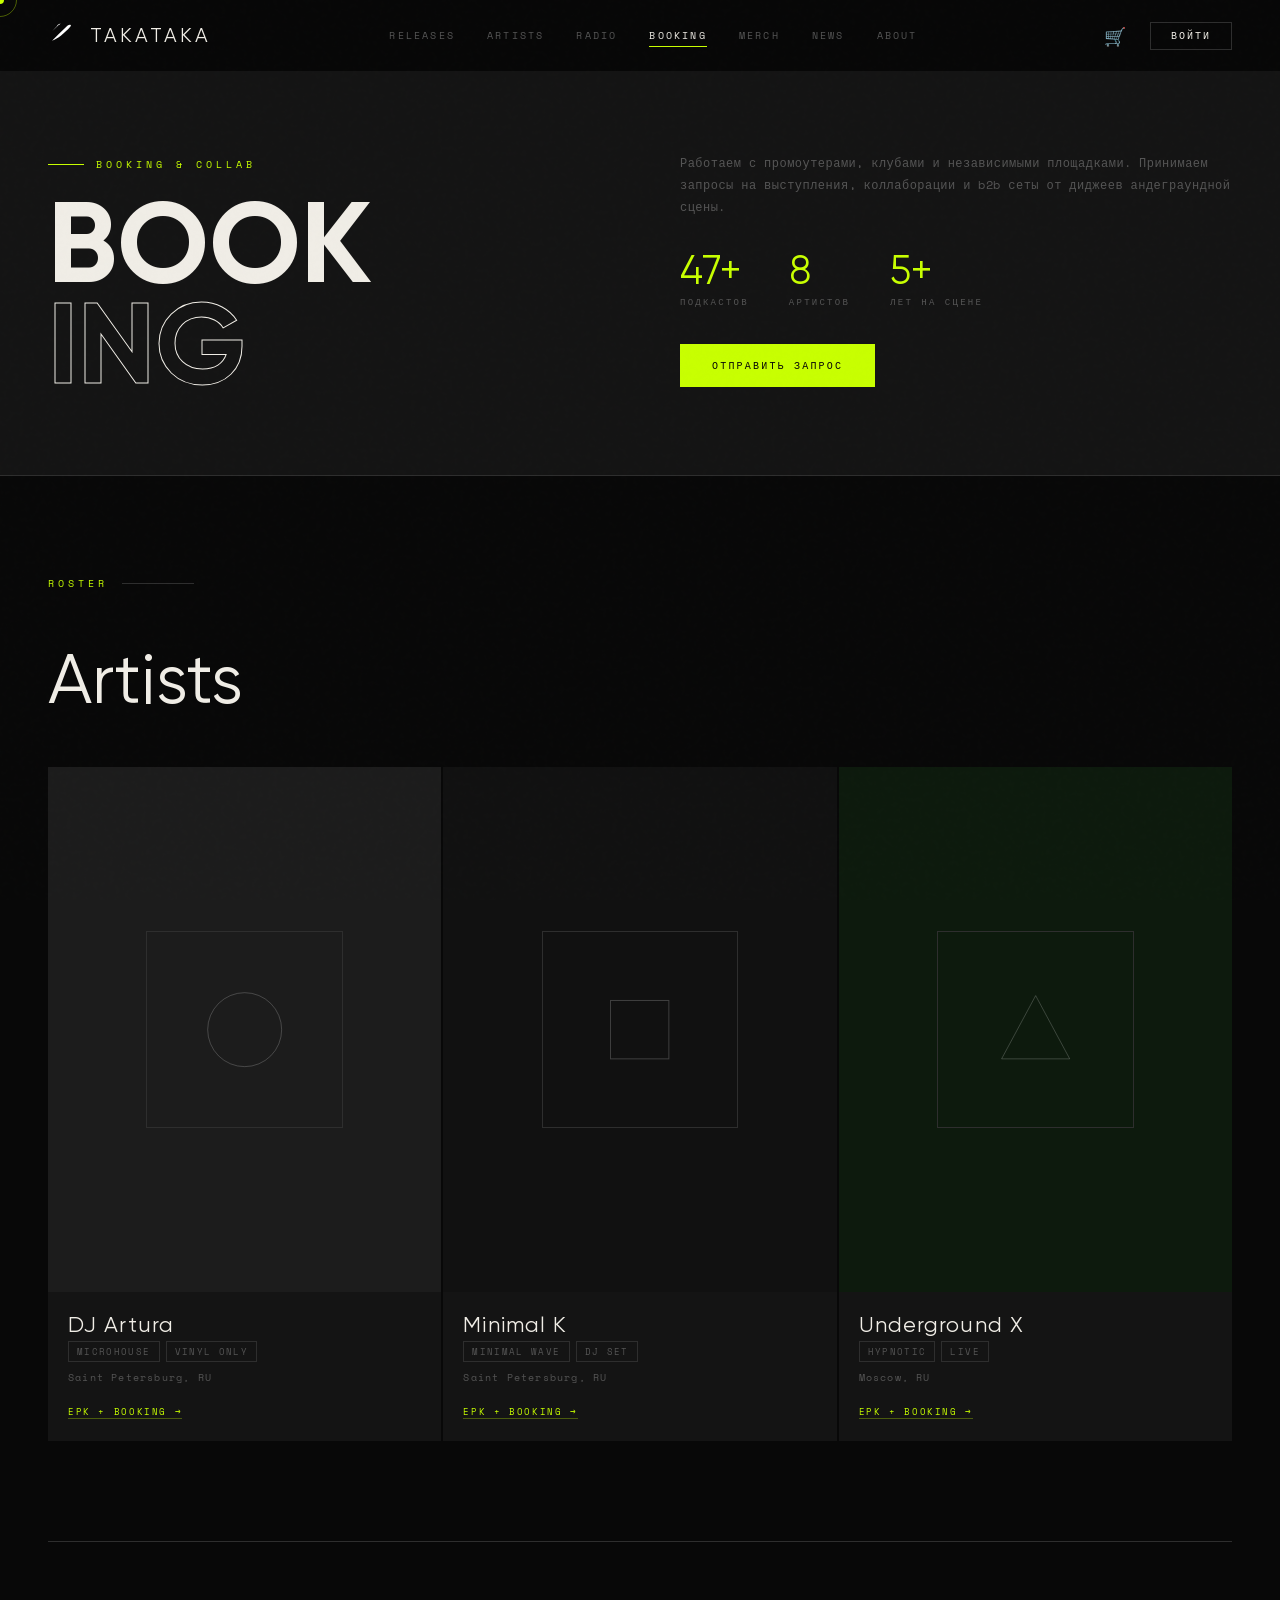
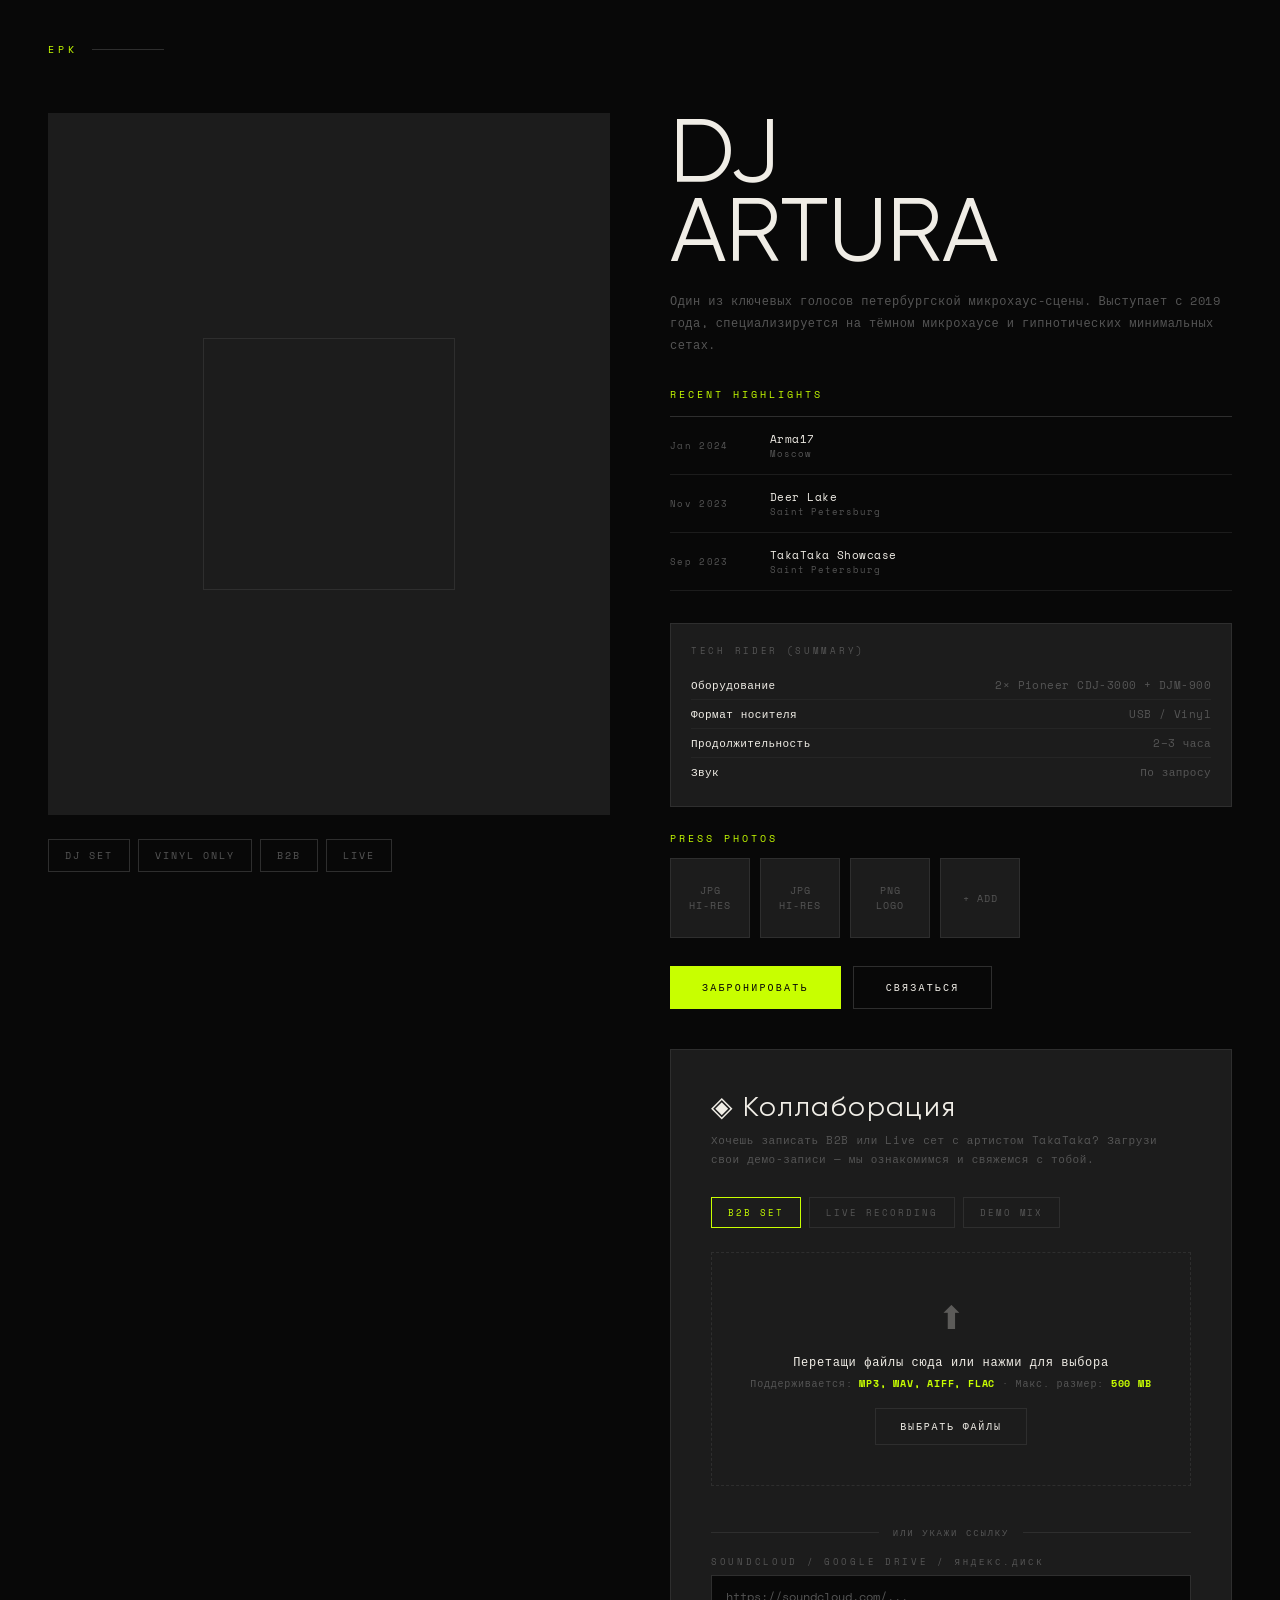
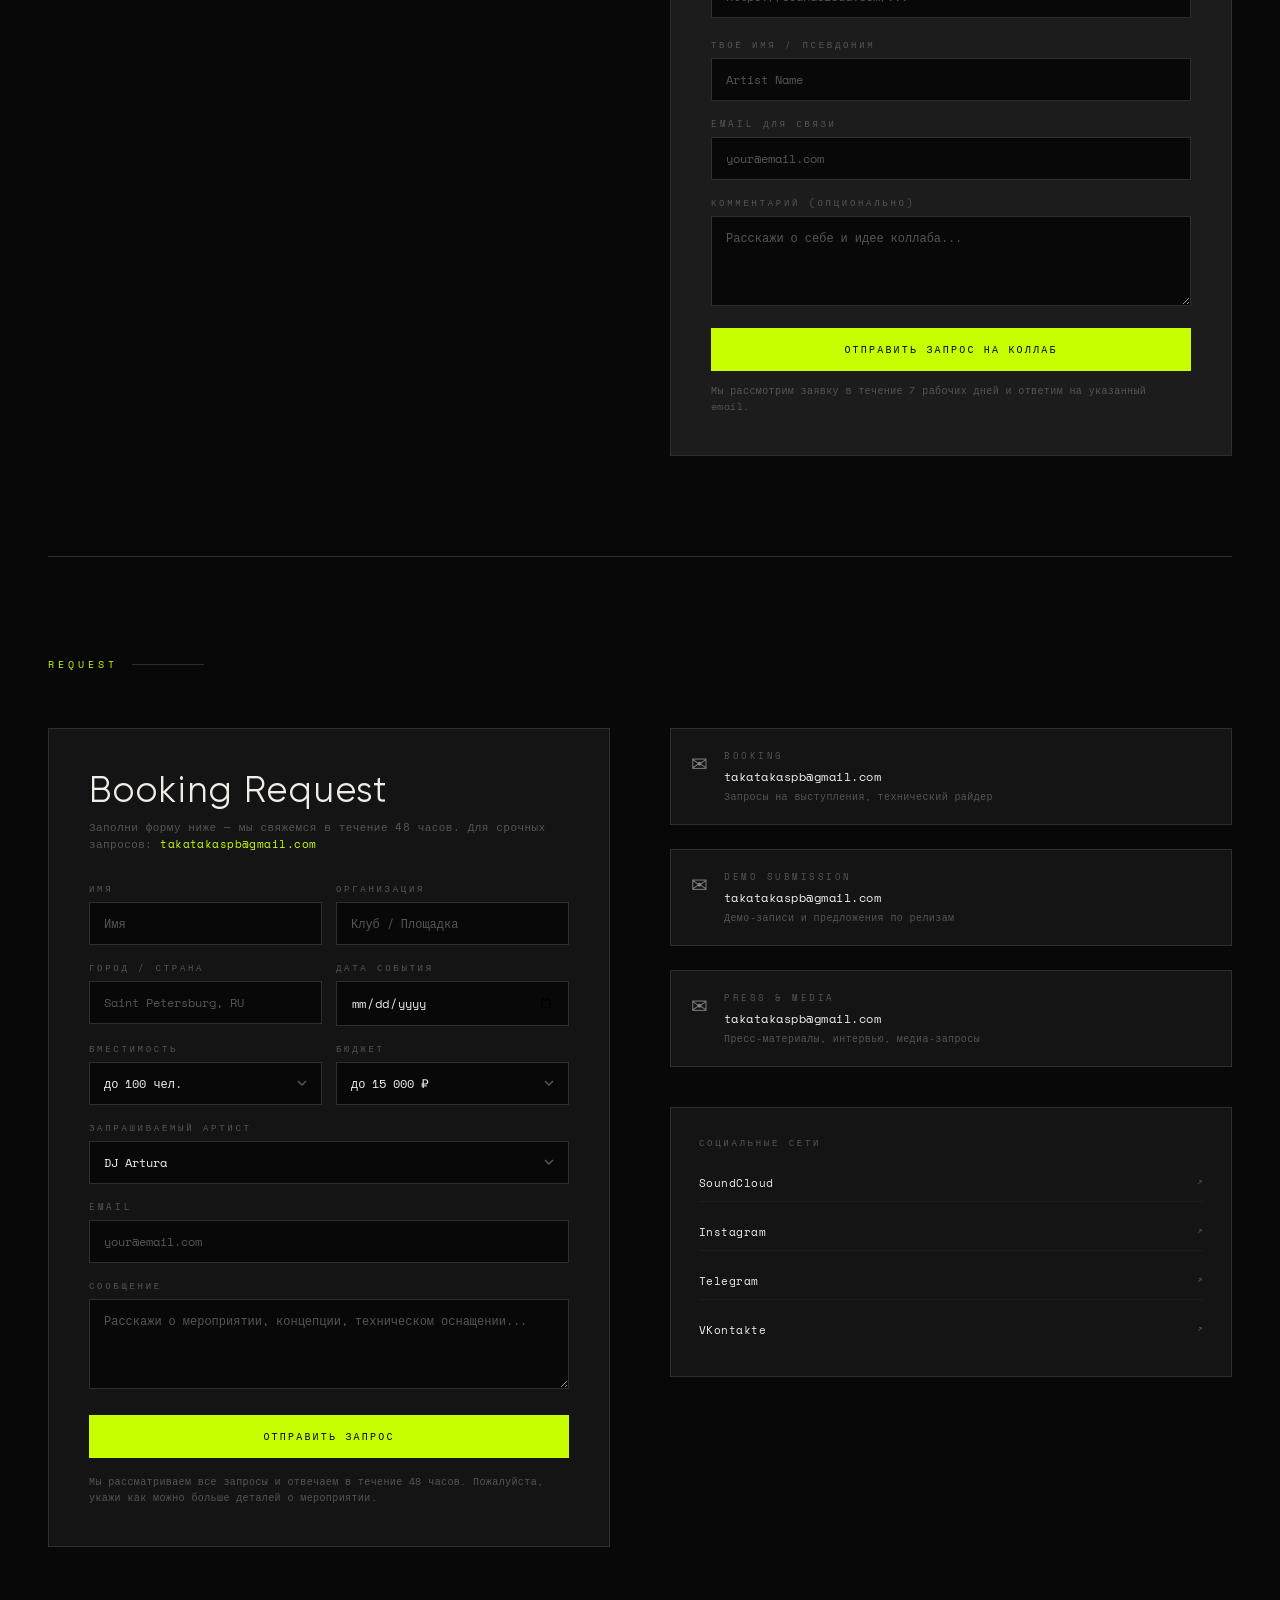
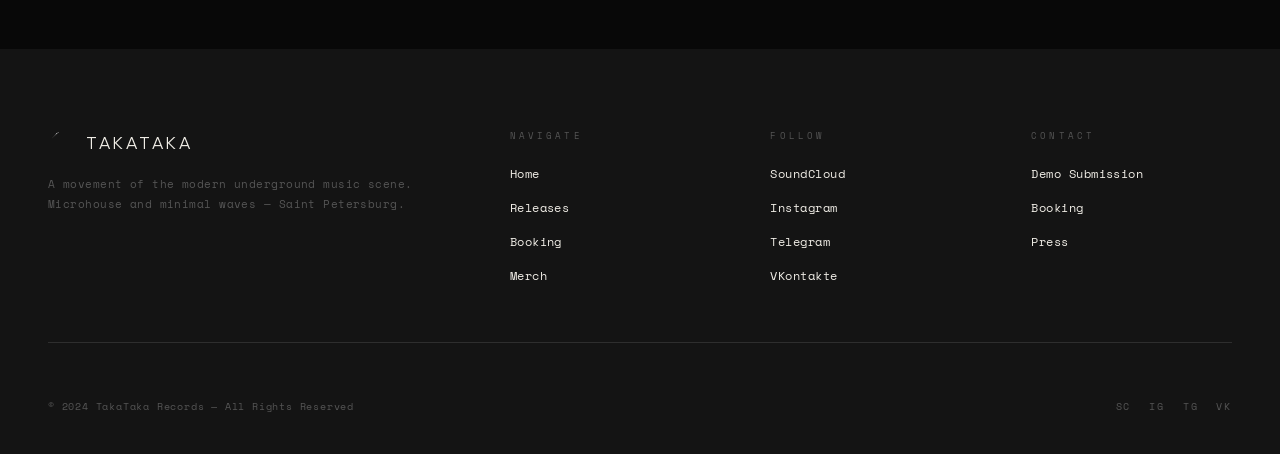
==== commit 0c5de60a: "Replace Bebas Neue → Gilroy in all docs and HTML files" ====
--- a/booking.html
+++ b/booking.html
@@ -4,10 +4,19 @@
 <meta charset="UTF-8">
 <meta name="viewport" content="width=device-width, initial-scale=1.0">
 <title>TAKATAKA — Booking</title>
-<link href="https://fonts.googleapis.com/css2?family=Bebas+Neue&family=Space+Mono:ital,wght@0,400;0,700;1,400&display=swap" rel="stylesheet">
 <style>
-@import url('https://fonts.googleapis.com/css2?family=Bebas+Neue&family=Space+Mono:ital,wght@0,400;0,700;1,400&display=swap');
-:root{--black:#080808;--white:#f0ede6;--accent:#c8ff00;--gray:#141414;--gray2:#1c1c1c;--mid:#2e2e2e;--dim:#555;--display:'Bebas Neue',sans-serif;--mono:'Space Mono',monospace;--nav-h:72px}
+  @font-face { font-family: 'Gilroy'; src: url('fonts/Gilroy/Gilroy-Heavy.woff2') format('woff2'); font-weight: 900; font-style: normal; font-display: swap; }
+  @font-face { font-family: 'Gilroy'; src: url('fonts/Gilroy/Gilroy-ExtraBold.woff2') format('woff2'); font-weight: 800; font-style: normal; font-display: swap; }
+  @font-face { font-family: 'Gilroy'; src: url('fonts/Gilroy/Gilroy-Bold.woff2') format('woff2'); font-weight: 700; font-style: normal; font-display: swap; }
+  @font-face { font-family: 'Gilroy'; src: url('fonts/Gilroy/Gilroy-SemiBold.woff2') format('woff2'); font-weight: 600; font-style: normal; font-display: swap; }
+  @font-face { font-family: 'Gilroy'; src: url('fonts/Gilroy/Gilroy-Medium.woff2') format('woff2'); font-weight: 500; font-style: normal; font-display: swap; }
+  @font-face { font-family: 'Gilroy'; src: url('fonts/Gilroy/Gilroy-Regular.woff2') format('woff2'); font-weight: 400; font-style: normal; font-display: swap; }
+  @font-face { font-family: 'Gilroy'; src: url('fonts/Gilroy/Gilroy-Light.woff2') format('woff2'); font-weight: 300; font-style: normal; font-display: swap; }
+  @font-face { font-family: 'Space Mono'; src: url('fonts/SpaceMono/SpaceMono-Regular.woff2') format('woff2'); font-weight: 400; font-style: normal; font-display: swap; }
+  @font-face { font-family: 'Space Mono'; src: url('fonts/SpaceMono/SpaceMono-Bold.woff2') format('woff2'); font-weight: 700; font-style: normal; font-display: swap; }
+  @font-face { font-family: 'Space Mono'; src: url('fonts/SpaceMono/SpaceMono-Italic.woff2') format('woff2'); font-weight: 400; font-style: italic; font-display: swap; }
+  @font-face { font-family: 'Space Mono'; src: url('fonts/SpaceMono/SpaceMono-BoldItalic.woff2') format('woff2'); font-weight: 700; font-style: italic; font-display: swap; }
+:root{--black:#080808;--white:#f0ede6;--accent:#c8ff00;--gray:#141414;--gray2:#1c1c1c;--mid:#2e2e2e;--dim:#555;--display:'Gilroy',sans-serif;--mono:'Space Mono',monospace;--nav-h:72px}
 *,*::before,*::after{margin:0;padding:0;box-sizing:border-box}
 html{scroll-behavior:smooth}
 body{background:var(--black);color:var(--white);font-family:var(--mono);overflow-x:hidden;cursor:none;-webkit-font-smoothing:antialiased}
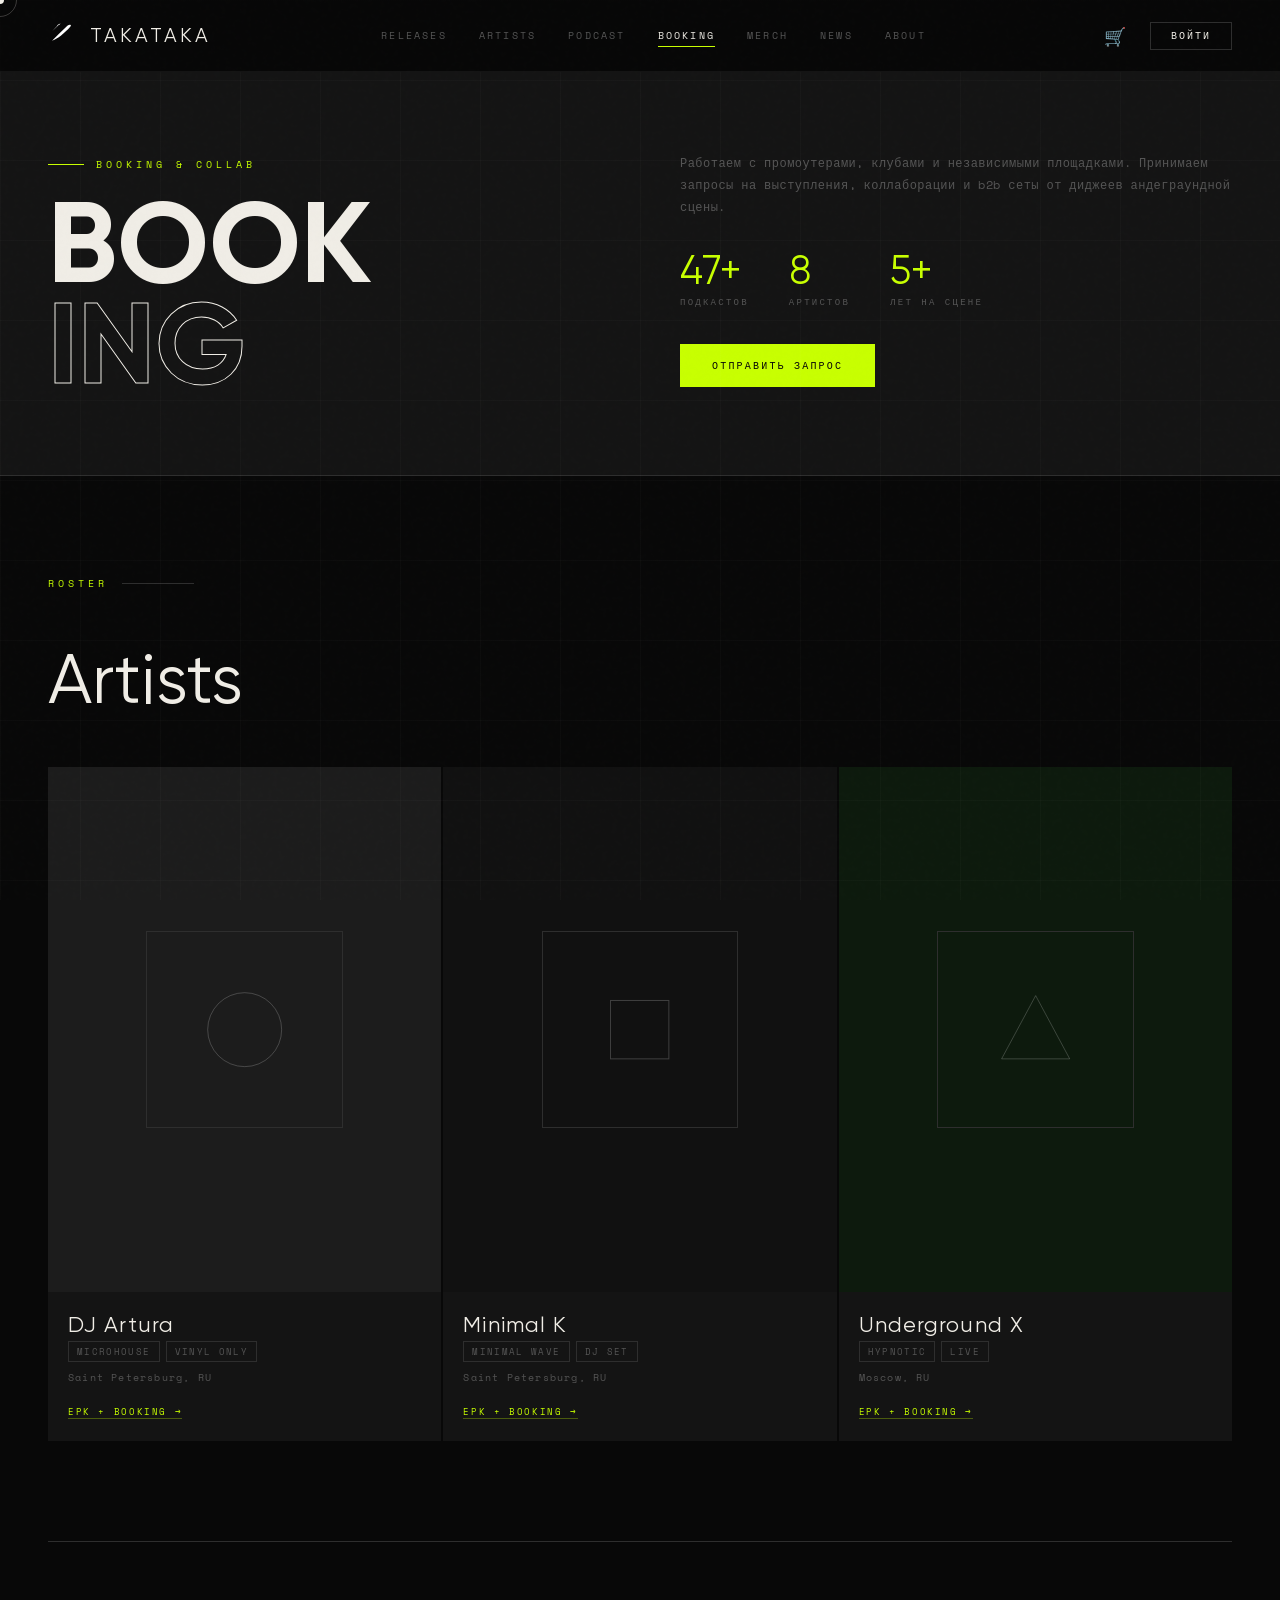
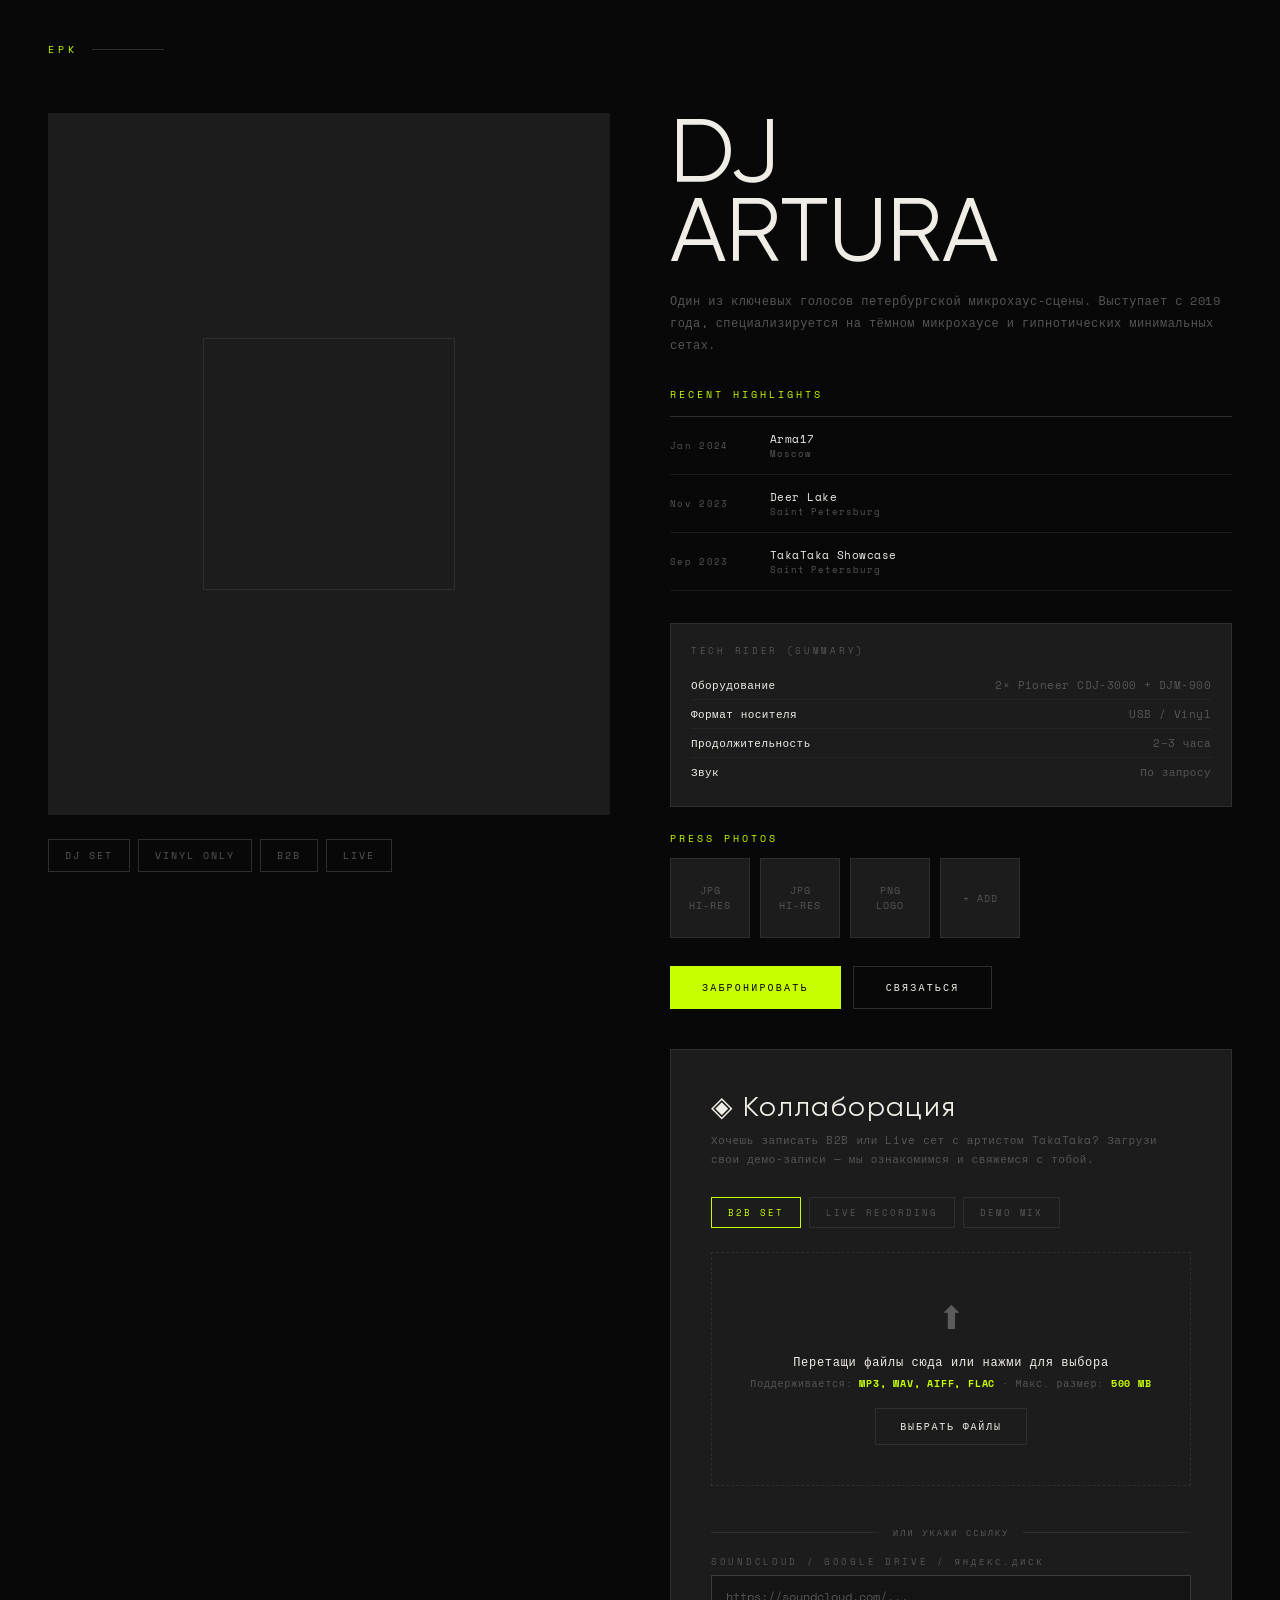
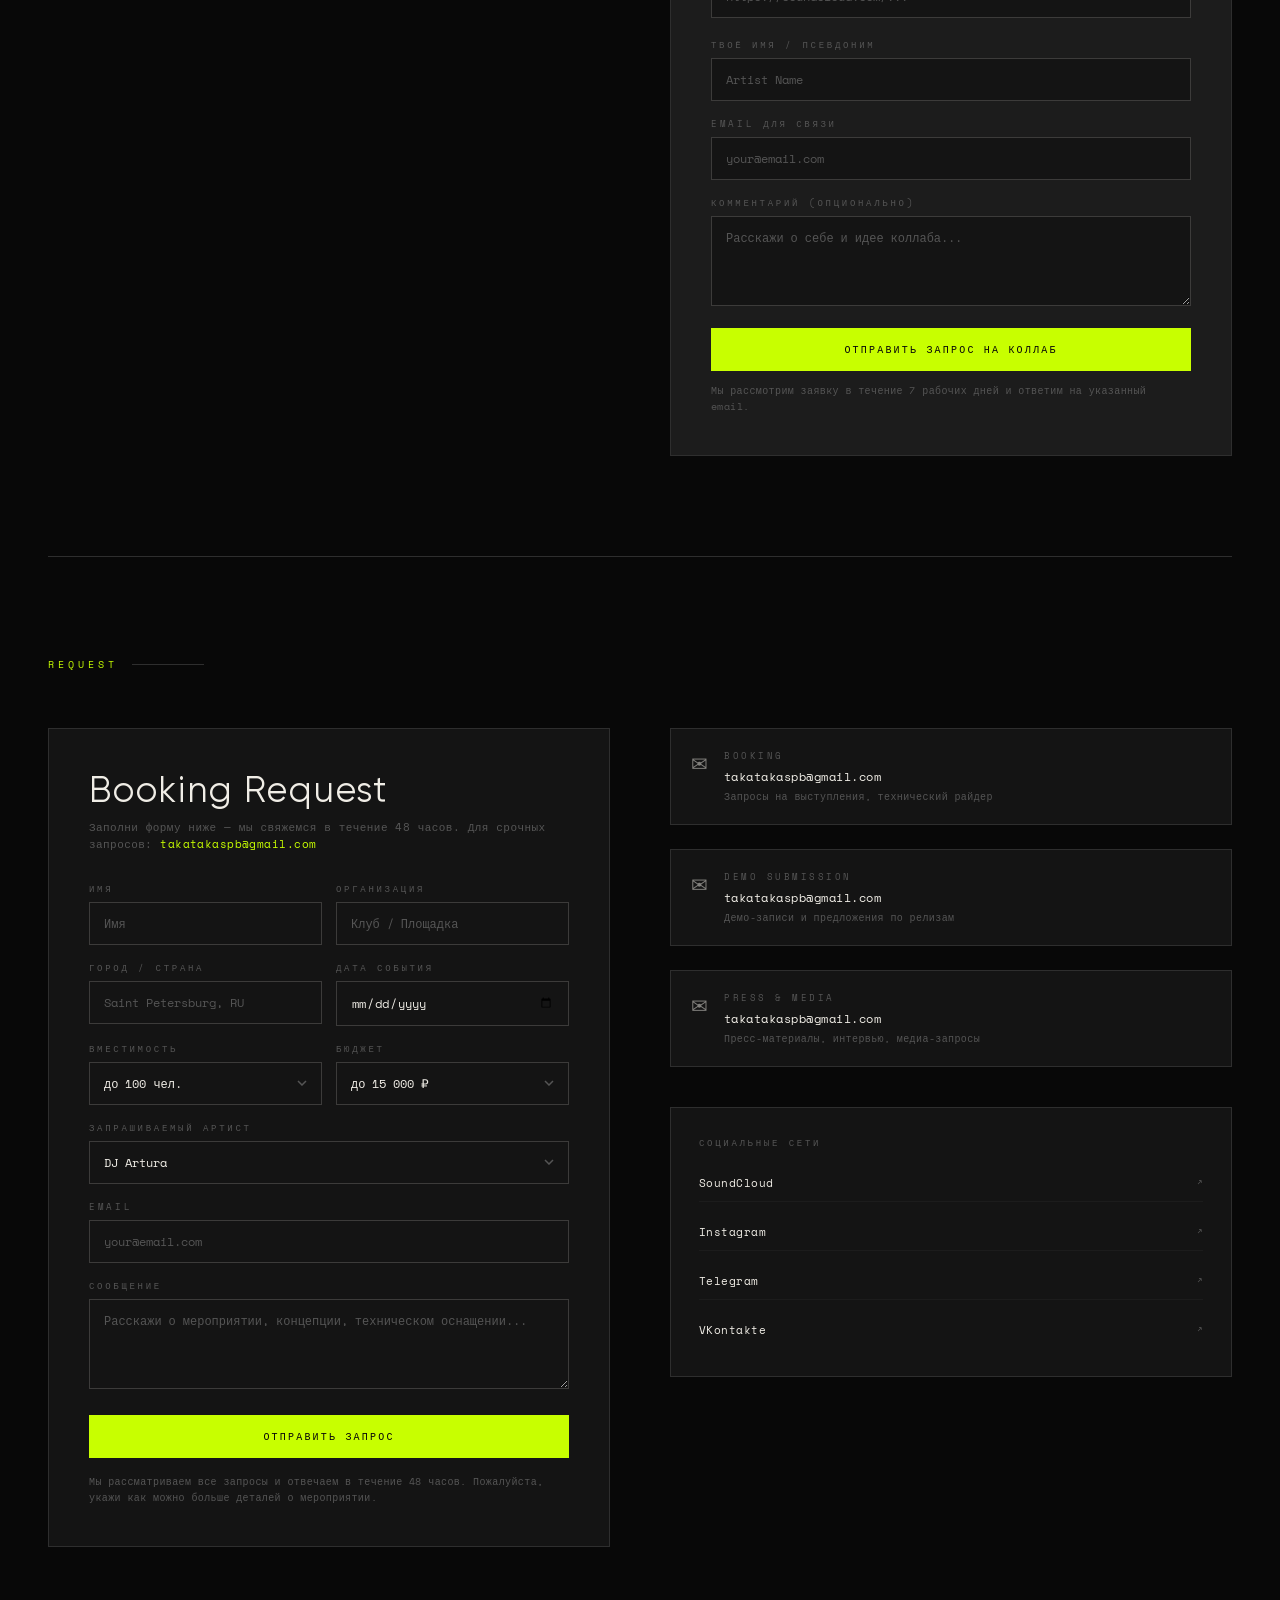
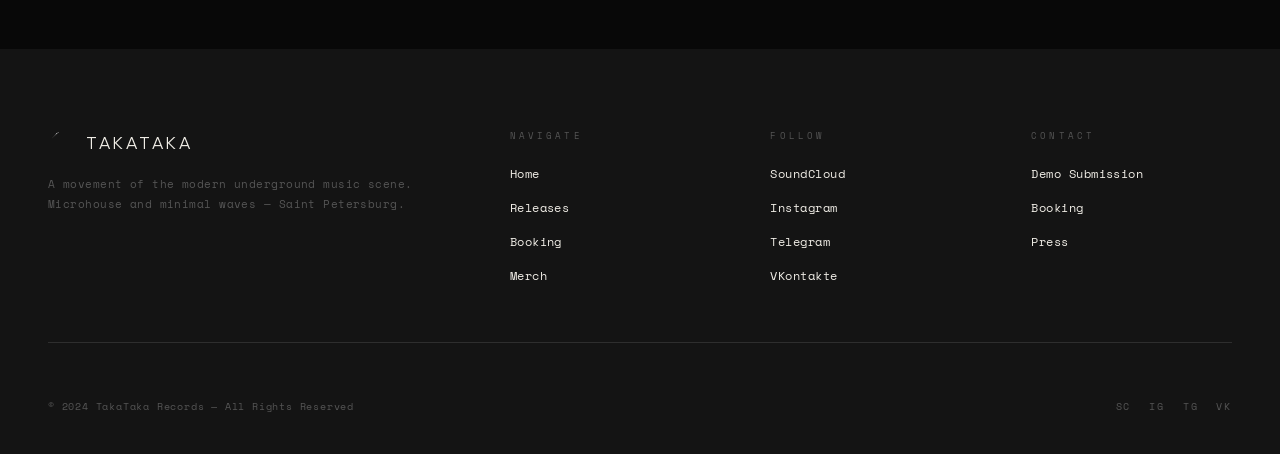
==== commit 0481981e: "Booking: visible form borders, background grid, nav updated; Cart: grid + cursor fix" ====
--- a/booking.html
+++ b/booking.html
@@ -19,14 +19,14 @@
 :root{--black:#080808;--white:#f0ede6;--accent:#c8ff00;--gray:#141414;--gray2:#1c1c1c;--mid:#2e2e2e;--dim:#555;--display:'Gilroy',sans-serif;--mono:'Space Mono',monospace;--nav-h:72px}
 *,*::before,*::after{margin:0;padding:0;box-sizing:border-box}
 html{scroll-behavior:smooth}
-body{background:var(--black);color:var(--white);font-family:var(--mono);overflow-x:hidden;cursor:none;-webkit-font-smoothing:antialiased}
+body{background:var(--black);color:var(--white);font-family:var(--mono);overflow-x:hidden;cursor:none;-webkit-font-smoothing:antialiased}body::after{content:'';position:fixed;inset:0;background-image:linear-gradient(rgba(240,237,230,0.022) 1px,transparent 1px),linear-gradient(90deg,rgba(240,237,230,0.022) 1px,transparent 1px);background-size:80px 80px;pointer-events:none;z-index:0}
 a{color:inherit;text-decoration:none;cursor:none}
 button{cursor:none;font-family:var(--mono)}
 img,svg{display:block;max-width:100%}
 ul{list-style:none}
 body::before{content:'';position:fixed;inset:0;background-image:url("data:image/svg+xml,%3Csvg viewBox='0 0 200 200' xmlns='http://www.w3.org/2000/svg'%3E%3Cfilter id='n'%3E%3CfeTurbulence type='fractalNoise' baseFrequency='.85' numOctaves='4' stitchTiles='stitch'/%3E%3C/filter%3E%3Crect width='100%25' height='100%25' filter='url(%23n)' opacity='.045'/%3E%3C/svg%3E");pointer-events:none;z-index:900;opacity:.28}
-.cursor{position:fixed;width:8px;height:8px;background:var(--accent);border-radius:50%;pointer-events:none;z-index:9999;transform:translate(-50%,-50%);transition:transform .12s}
-.cursor-ring{position:fixed;width:34px;height:34px;border:1px solid rgba(200,255,0,.35);border-radius:50%;pointer-events:none;z-index:9998;transform:translate(-50%,-50%);transition:left .1s ease,top .1s ease,transform .2s,border-color .2s}
+.cursor{position:fixed;width:8px;height:8px;background:var(--white);border-radius:50%;pointer-events:none;z-index:9999;transform:translate(-50%,-50%);transition:transform .12s}
+.cursor-ring{position:fixed;width:34px;height:34px;border:1px solid rgba(240,237,230,.22);border-radius:50%;pointer-events:none;z-index:9998;transform:translate(-50%,-50%);transition:left .1s ease,top .1s ease,transform .2s,border-color .2s}
 
 /* NAV */
 .site-nav{position:fixed;top:0;left:0;right:0;z-index:200;height:var(--nav-h);display:flex;align-items:center;justify-content:space-between;padding:0 48px;background:rgba(8,8,8,.9);backdrop-filter:blur(20px);border-bottom:1px solid rgba(255,255,255,.05)}
@@ -209,8 +209,8 @@
 .booking-form-sub{font-size:11px;color:var(--dim);letter-spacing:.04em;line-height:1.6;margin-bottom:28px}
 .form-field{margin-bottom:16px}
 .form-label{font-size:9px;letter-spacing:.3em;text-transform:uppercase;color:var(--dim);display:block;margin-bottom:7px}
-.form-input{width:100%;background:var(--black);border:1px solid var(--mid);color:var(--white);font-family:var(--mono);font-size:12px;padding:12px 14px;outline:none;transition:border-color .25s}
-.form-input:focus{border-color:var(--accent)}
+.form-input{width:100%;background:var(--gray);border:1px solid rgba(240,237,230,0.18);color:var(--white);font-family:var(--mono);font-size:12px;padding:12px 14px;outline:none;transition:border-color .25s}
+.form-input:focus{border-color:rgba(240,237,230,0.6)}
 .form-input::placeholder{color:var(--dim)}
 .form-row{display:grid;grid-template-columns:1fr 1fr;gap:14px}
 textarea.form-input{resize:vertical;min-height:90px}
@@ -332,7 +332,7 @@
   <nav class="nav-center">
     <a href="index.html">Releases</a>
     <a href="index.html">Artists</a>
-    <a href="index.html">Radio</a>
+    <a href="index.html#radio">Podcast</a>
     <a href="booking.html" class="active">Booking</a>
     <a href="index.html">Merch</a>
     <a href="index.html">News</a>
@@ -348,7 +348,7 @@
 </nav>
 
 <div class="nav-drawer" id="nav-drawer">
-  <a href="index.html">Releases</a><a href="index.html">Artists</a><a href="index.html">Radio</a><a href="booking.html">Booking</a><a href="index.html">Merch</a><a href="index.html">News</a>
+  <a href="index.html">Releases</a><a href="index.html">Artists</a><a href="index.html#radio">Podcast</a><a href="booking.html">Booking</a><a href="index.html">Merch</a><a href="index.html">News</a>
   <div class="nav-drawer-actions">
     <button class="btn-ghost" onclick="openLogin()">Войти</button>
     <button class="btn-primary" onclick="openCart()">Корзина</button>
